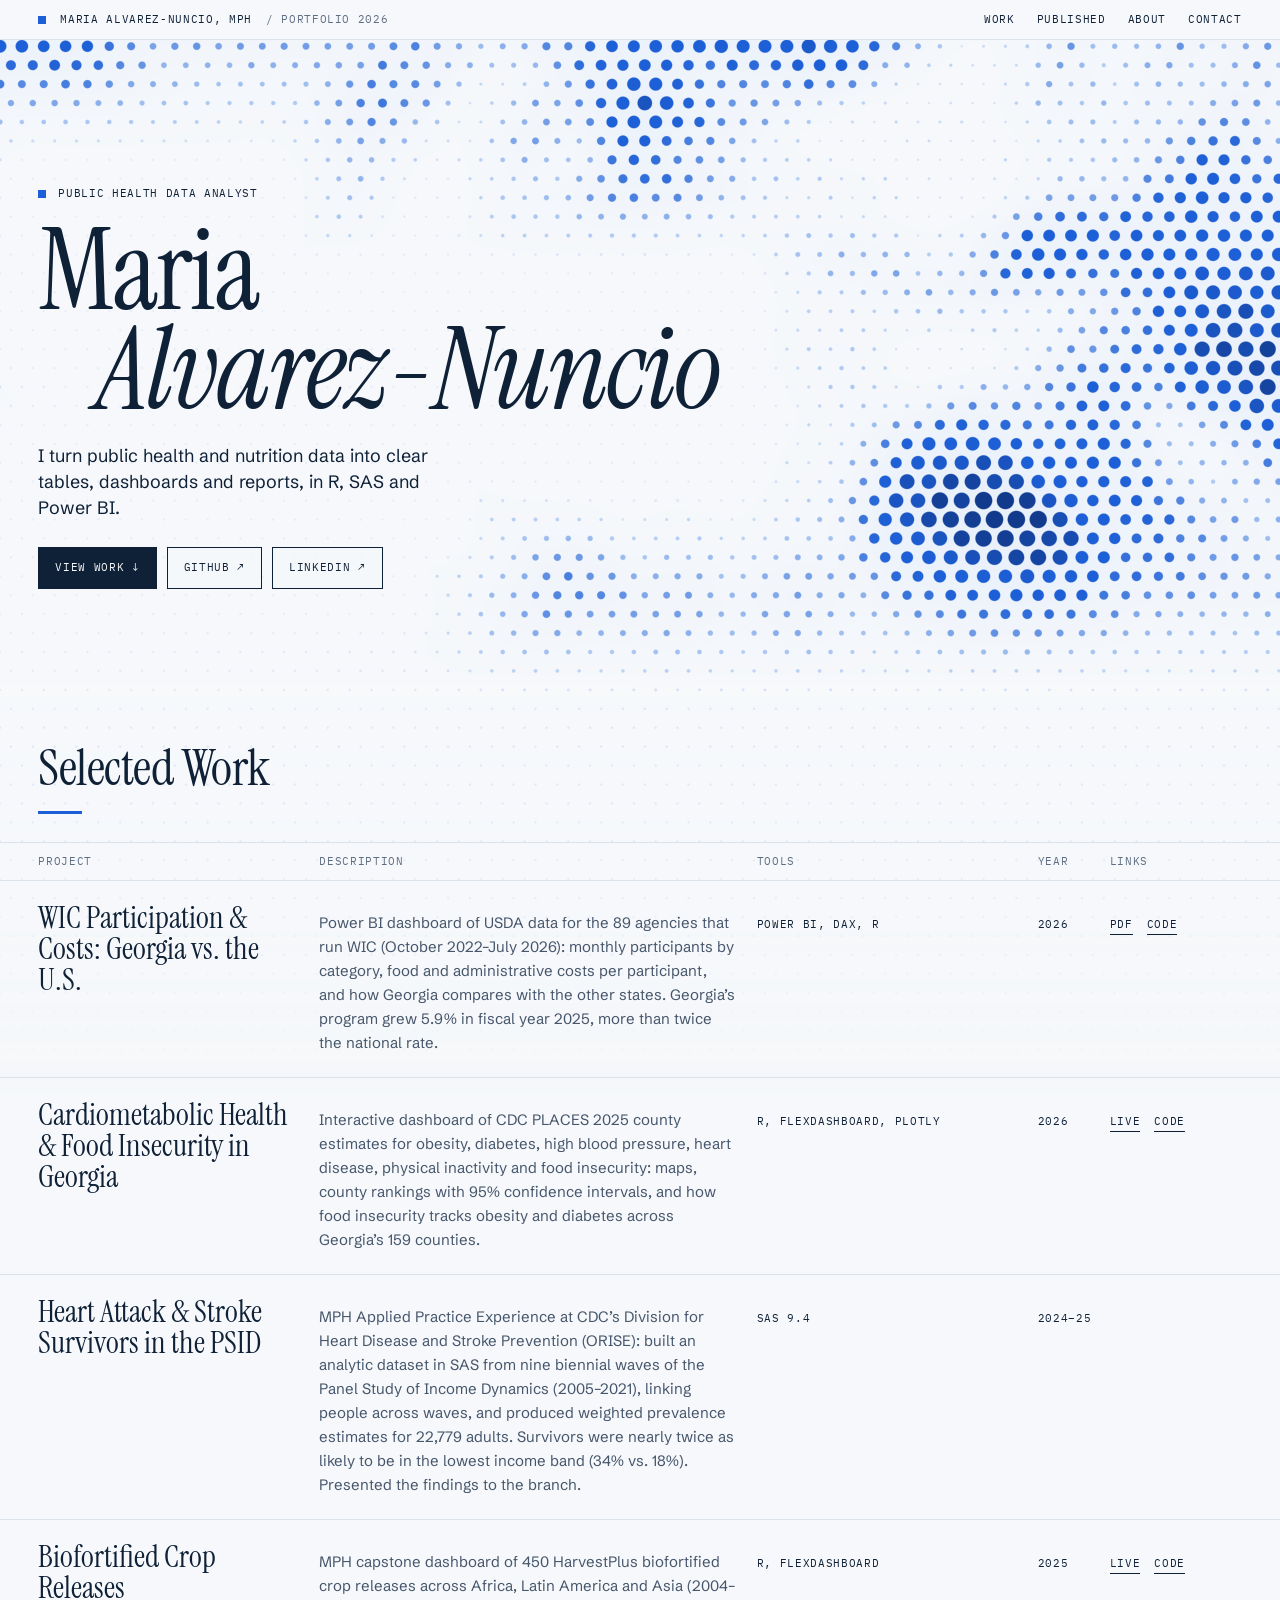
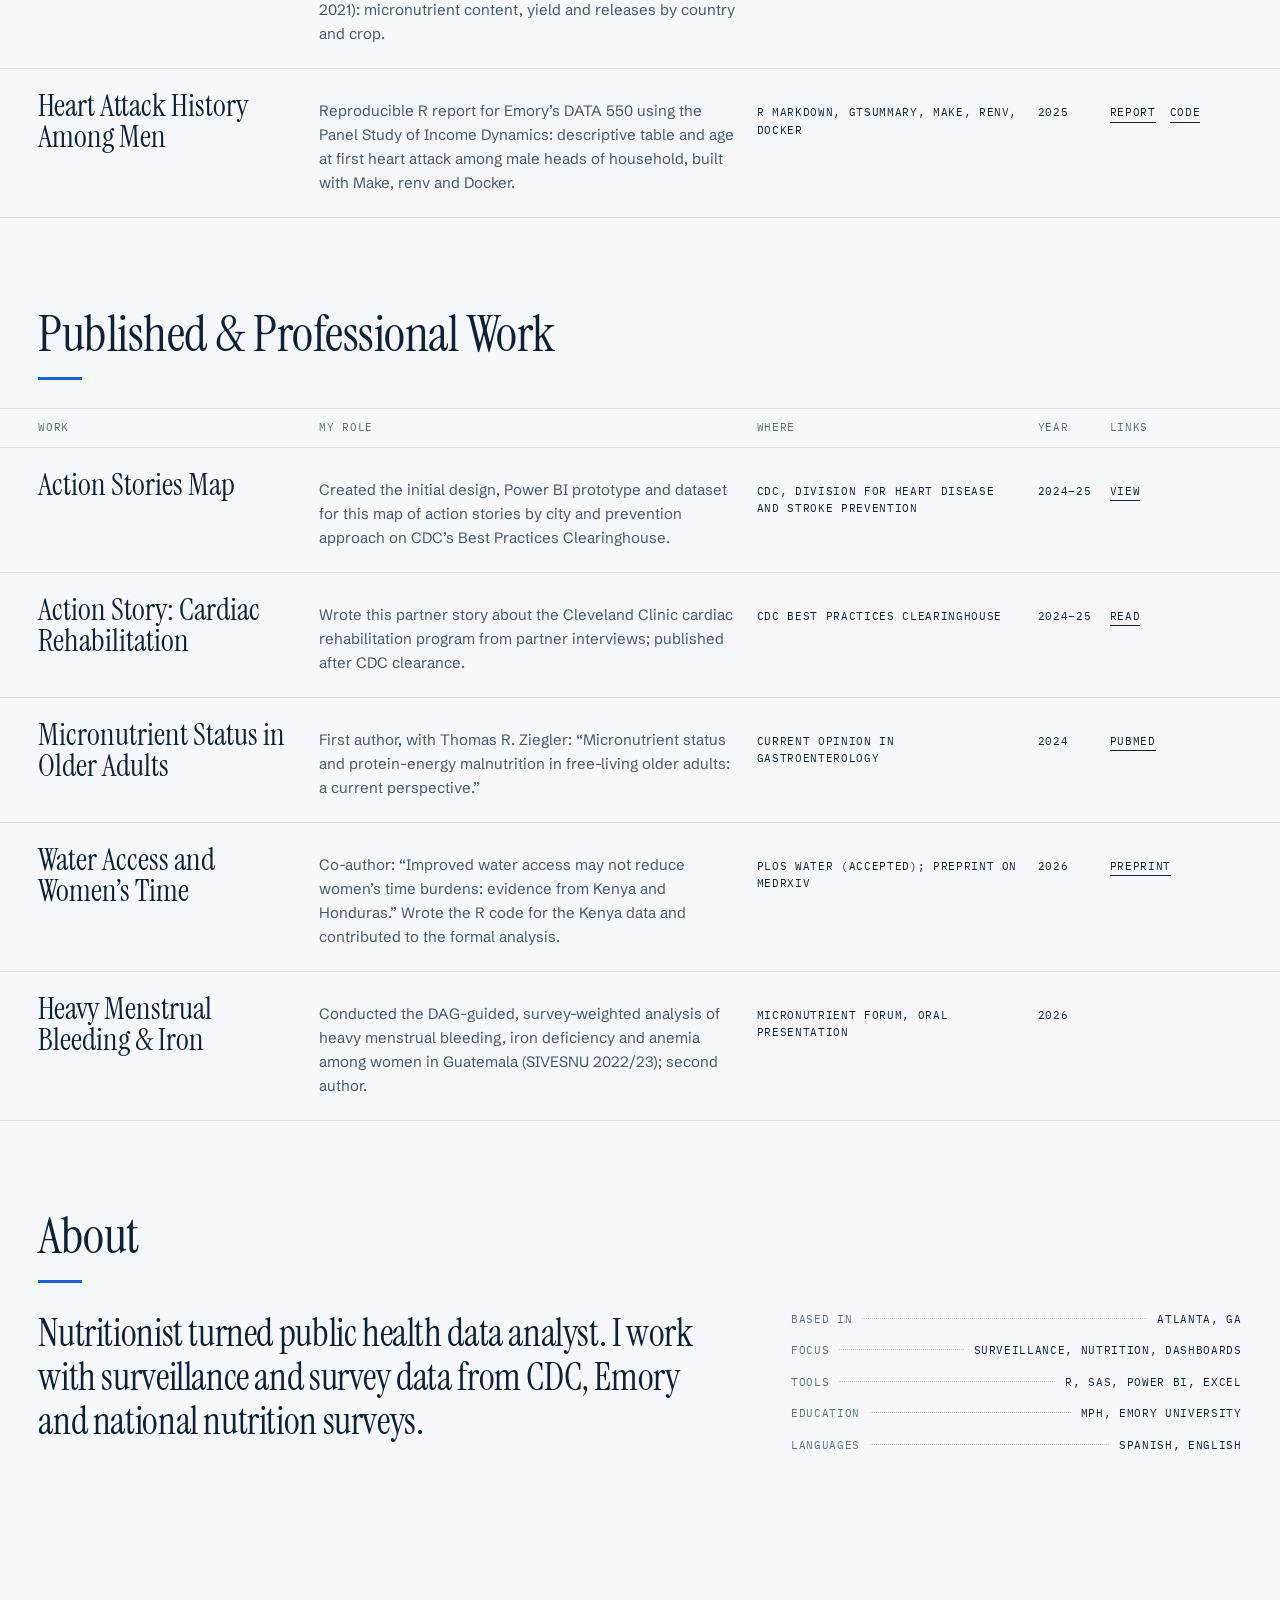
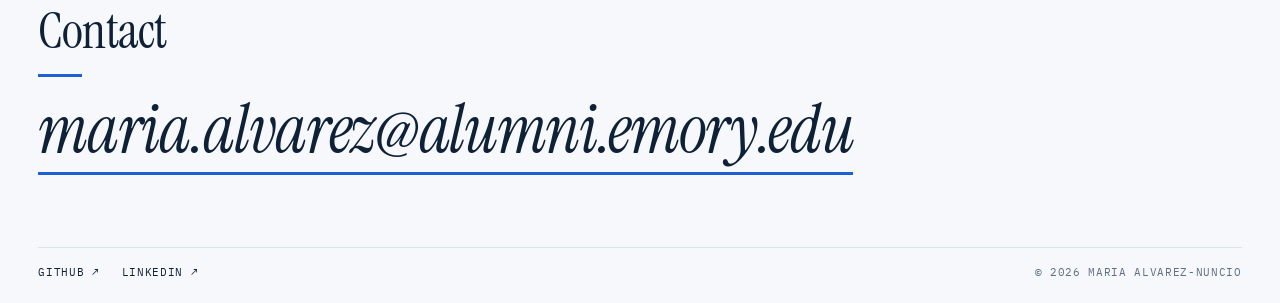
==== index.html @ 294c0590 "Add WIC Power BI dashboard to Selected Work" ====
<!doctype html>
<html lang="en">
<head>
<meta charset="utf-8">
<meta name="viewport" content="width=device-width, initial-scale=1">
<title>Maria Alvarez-Nuncio, MPH | Public Health Data Analyst</title>
<meta name="description" content="Portfolio of Maria Alvarez-Nuncio, MPH: public health data analysis, surveillance and dashboards in R, SAS and Power BI.">
<link rel="preconnect" href="https://fonts.googleapis.com">
<link rel="preconnect" href="https://fonts.gstatic.com" crossorigin>
<link rel="stylesheet" href="https://fonts.googleapis.com/css2?family=IBM+Plex+Mono:wght@400;500&family=Instrument+Serif:ital@0;1&family=Schibsted+Grotesk:wght@400;500&display=swap">
<style>
:root{
  --bg:#f6f8fb; --fg:#0f2137; --fg-2:#46566b; --dim:#5f6e83; --rule:#dbe2ea; --sig:#1d5fd6;
  --hud:rgba(246,248,251,.72); --key-bg:rgba(246,248,251,.6); --hover:rgba(15,33,55,.04); --lead:#c3cdd9;
  --serif:'Instrument Serif', Georgia, serif;
  --sans:'Schibsted Grotesk', system-ui, sans-serif;
  --mono:'IBM Plex Mono', ui-monospace, monospace;
  --gut:clamp(16px, 3vw, 40px);
  --ease:cubic-bezier(.2,.7,.2,1);
}
*{box-sizing:border-box;margin:0;padding:0}
html{background:var(--bg);color:var(--fg);-webkit-text-size-adjust:100%;scroll-behavior:smooth}
body{background:var(--bg);font-family:var(--sans);font-size:15px;line-height:1.6;overflow-x:hidden}
a{color:inherit;text-decoration:none}
::selection{background:var(--sig);color:var(--bg)}
.up{font-family:var(--mono);text-transform:uppercase;letter-spacing:.06em;font-size:11px}

/* status bar */
.bar{position:sticky;top:0;z-index:20;display:flex;align-items:center;gap:14px;height:40px;padding:0 var(--gut);background:var(--bg);border-bottom:1px solid var(--rule)}
.led{width:8px;height:8px;background:var(--sig)}
@keyframes blink{50%{opacity:0}}
.bar .dim{color:var(--dim)}
.bar .grow{flex:1}
.bar nav{display:flex;gap:22px}
.bar nav a:hover{color:var(--sig)}
.bar nav a span{color:var(--dim)}
/* hero */
.hero{position:relative;height:68svh;min-height:500px;--tail:clamp(300px,52svh,540px)}
/* the canvas runs on below the hero and fades out, so the dots have no hard edge */
.hero canvas{position:absolute;left:0;top:0;width:100%;height:calc(100% + var(--tail));display:block;pointer-events:none;
  -webkit-mask-image:linear-gradient(#000 calc(100% - var(--tail)),transparent);mask-image:linear-gradient(#000 calc(100% - var(--tail)),transparent)}
.sec{position:relative}
.hud{position:absolute;color:var(--fg-2);line-height:1.8;pointer-events:none;background:var(--hud);padding:2px 8px}
.hud b{color:var(--fg);font-weight:500}
.hud.tl{top:18px;left:var(--gut)}
.hud.br{bottom:18px;right:var(--gut);text-align:right}
.hero-copy{position:absolute;left:var(--gut);bottom:clamp(28px,7vh,72px);max-width:min(820px,calc(100vw - 2*var(--gut)))}
.role{display:flex;align-items:center;gap:12px;margin-bottom:18px}
.role .sq{width:8px;height:8px;background:var(--sig)}
h1{font-family:var(--serif);font-weight:400;font-size:clamp(64px,9vw,144px);line-height:.86;letter-spacing:-.02em}
h1 span,h1 em{display:block;animation:rise 1.1s var(--ease) both}
h1 em{padding-left:.5em;animation-delay:.1s}
@keyframes rise{from{transform:translateY(.3em);opacity:0}}
.sub{max-width:40ch;margin-top:24px;font-size:clamp(17px,1.4vw,19px);line-height:1.45}
.cta{display:flex;gap:10px;margin-top:26px;flex-wrap:wrap}
.key{display:inline-flex;align-items:center;gap:10px;height:42px;padding:0 16px;border:1px solid var(--fg);background:var(--key-bg);transition:background .2s,color .2s,border-color .2s}
.key:hover{background:var(--sig);border-color:var(--sig);color:var(--bg)}
.key.inv{background:var(--fg);color:var(--bg)}
.key.inv:hover{background:var(--sig)}

/* sections */
.sec-title{font-family:var(--serif);font-weight:400;font-size:clamp(36px,4vw,56px);line-height:1;letter-spacing:-.01em;padding:0 var(--gut);margin:clamp(56px,7vw,96px) 0 28px}
.sec-title::after{content:"";display:block;width:44px;height:3px;background:var(--sig);margin-top:18px}
.contact .sec-title{padding:0;margin:0 0 20px}
#work,#about,#contact{scroll-margin-top:64px}
.row{display:grid;grid-template-columns:minmax(0,1fr) minmax(0,1.6fr) minmax(0,1fr) 52px 132px;gap:20px;align-items:baseline;padding:22px var(--gut);border-bottom:1px solid var(--rule);transition:background .15s,color .15s}
.row.th{border-top:1px solid var(--rule);color:var(--dim);padding-top:10px;padding-bottom:10px}
.row{position:relative}
.row:not(.th)::before{content:"";position:absolute;left:0;top:0;bottom:0;width:3px;background:var(--sig);transform:scaleY(0);transition:transform .25s var(--ease)}
.row:not(.th):hover{background:var(--hover)}
.row:not(.th):hover::before{transform:scaleY(1)}
.row .name{transition:transform .35s var(--ease)}
.row:not(.th):hover .name{transform:translateX(6px)}
.row .id{color:var(--dim)}
.row .name{font-family:var(--serif);font-size:clamp(28px,2.4vw,36px);line-height:1}
.row .d{color:var(--fg-2)}
.row .lk{display:flex;gap:14px}
.row .lk a{border-bottom:1px solid currentColor}
.row .lk a:hover{color:var(--sig)}
.row .yr{white-space:nowrap}
.note{padding:14px var(--gut) 0;color:var(--dim);max-width:900px}

.about{display:grid;grid-template-columns:minmax(0,1.5fr) minmax(0,1fr);gap:clamp(28px,6vw,96px);padding:0 var(--gut) clamp(24px,4vw,48px)}
.about .big{font-family:var(--serif);font-size:clamp(28px,3vw,44px);line-height:1.15;letter-spacing:-.01em}
.about .big em{color:var(--sig)}
.kv{display:flex;flex-direction:column;gap:14px}
.kv > div{display:flex;align-items:baseline;gap:10px}
.kv .k{color:var(--dim)}
.kv .lead{flex:1;border-bottom:1px dotted var(--lead);transform:translateY(-4px)}

.contact{padding:clamp(48px,8vw,120px) var(--gut) 22px}
.contact .mail{display:inline-block;font-family:var(--serif);font-style:italic;font-size:clamp(30px,5.2vw,84px);letter-spacing:-.02em;line-height:1;padding-bottom:8px;border-bottom:3px solid var(--sig);overflow-wrap:anywhere;transition:color .2s}
.contact .mail:hover{color:var(--sig)}
.foot{display:flex;flex-wrap:wrap;justify-content:space-between;gap:16px;margin-top:72px;padding-top:16px;border-top:1px solid var(--rule);color:var(--dim)}
.foot .links{display:flex;flex-wrap:wrap;gap:22px;color:var(--fg)}
.foot a:hover{color:var(--sig)}

@media (max-width:860px){
  .bar .hide-m{display:none}
  .bar{gap:12px} .bar nav{gap:16px} .bar nav a span{display:none}
  .bar span,.bar a{white-space:nowrap}
  .row{grid-template-columns:minmax(0,1fr);row-gap:8px}
  .row.th{display:none}
  .about{grid-template-columns:1fr}
}
@media (prefers-reduced-motion:reduce){*{animation:none!important;transition:none!important;scroll-behavior:auto!important}}
</style>
</head>
<body>

<header class="bar up">
  <span class="led"></span><span>Maria Alvarez-Nuncio, MPH</span><span class="dim hide-m">/ Portfolio 2026</span>
  <span class="grow"></span>
  <nav><a href="#work">Work</a><a href="#published" class="hide-m">Published</a><a href="#about" class="hide-m">About</a><a href="#contact">Contact</a></nav></header>

<section class="hero" id="hero">
  <canvas id="gl"></canvas>
  <div class="hero-copy">
    <p class="role up"><span class="sq"></span>Public health data analyst</p>
    <h1><span>Maria</span><em>Alvarez-Nuncio</em></h1>
    <p class="sub">I turn public health and nutrition data into clear tables, dashboards and reports, in R, SAS and Power BI.</p>
    <div class="cta up">
      <a class="key inv" href="#work">View work &darr;</a>
      <a class="key" href="https://github.com/MariaAlvarez95">GitHub &nearr;</a>
      <a class="key" href="https://www.linkedin.com/in/maria-alvarez-nuncio">LinkedIn &nearr;</a>
    </div>
  </div></section>

<section class="sec" id="work">
  <h2 class="sec-title">Selected Work</h2>
  <div class="row th up"><span>Project</span><span>Description</span><span>Tools</span><span>Year</span><span>Links</span></div>
  <div class="row">
    <span class="name">WIC Participation &amp; Costs: Georgia vs. the U.S.</span>
    <span class="d">Power BI dashboard of USDA data for the 89 agencies that run WIC (October 2022&ndash;July 2026): monthly participants by category, food and administrative costs per participant, and how Georgia compares with the other states. Georgia&rsquo;s program grew 5.9% in fiscal year 2025, more than twice the national rate.</span>
    <span class="st up">Power BI, DAX, R</span><span class="yr up">2026</span>
    <span class="lk up"><a href="projects/wic-powerbi/screenshots/WIC_Dashboard_FY2025.pdf">PDF</a><a href="https://github.com/MariaAlvarez95/MariaAlvarez95.github.io/tree/main/projects/wic-powerbi">Code</a></span>
  </div>
  <div class="row">
    <span class="name">Cardiometabolic Health &amp; Food Insecurity in Georgia</span>
    <span class="d">Interactive dashboard of CDC PLACES 2025 county estimates for obesity, diabetes, high blood pressure, heart disease, physical inactivity and food insecurity: maps, county rankings with 95% confidence intervals, and how food insecurity tracks obesity and diabetes across Georgia&rsquo;s 159 counties.</span>
    <span class="st up">R, flexdashboard, plotly</span><span class="yr up">2026</span>
    <span class="lk up"><a href="projects/places-georgia/">Live</a><a href="https://github.com/MariaAlvarez95/MariaAlvarez95.github.io/tree/main/projects/places-georgia">Code</a></span>
  </div>
  <div class="row">
    <span class="name">Heart Attack &amp; Stroke Survivors in the PSID</span>
    <span class="d">MPH Applied Practice Experience at CDC&rsquo;s Division for Heart Disease and Stroke Prevention (ORISE): built an analytic dataset in SAS from nine biennial waves of the Panel Study of Income Dynamics (2005&ndash;2021), linking people across waves, and produced weighted prevalence estimates for 22,779 adults. Survivors were nearly twice as likely to be in the lowest income band (34% vs. 18%). Presented the findings to the branch.</span>
    <span class="st up">SAS 9.4</span><span class="yr up">2024&ndash;25</span>
    <span class="lk up"></span>
  </div>
  <div class="row">
    <span class="name">Biofortified Crop Releases</span>
    <span class="d">MPH capstone dashboard of 450 HarvestPlus biofortified crop releases across Africa, Latin America and Asia (2004&ndash;2021): micronutrient content, yield and releases by country and crop.</span>
    <span class="st up">R, flexdashboard</span><span class="yr up">2025</span>
    <span class="lk up"><a href="https://mariaalvarez95.github.io/Biofortification/maria_dashboard.html">Live</a><a href="https://github.com/MariaAlvarez95/Biofortification">Code</a></span>
  </div>
  <div class="row">
    <span class="name">Heart Attack History Among Men</span>
    <span class="d">Reproducible R report for Emory&rsquo;s DATA 550 using the Panel Study of Income Dynamics: descriptive table and age at first heart attack among male heads of household, built with Make, renv and Docker.</span>
    <span class="st up">R Markdown, gtsummary, Make, renv, Docker</span><span class="yr up">2025</span>
    <span class="lk up"><a href="projects/heart-attack-analysis/report.html">Report</a><a href="https://github.com/MariaAlvarez95/final_project_maria">Code</a></span>
  </div>
</section>

<section class="sec" id="published">
  <h2 class="sec-title">Published &amp; Professional Work</h2>
  <div class="row th up"><span>Work</span><span>My role</span><span>Where</span><span>Year</span><span>Links</span></div>
  <div class="row">
    <span class="name">Action Stories Map</span>
    <span class="d">Created the initial design, Power BI prototype and dataset for this map of action stories by city and prevention approach on CDC&rsquo;s Best Practices Clearinghouse.</span>
    <span class="st up">CDC, Division for Heart Disease and Stroke Prevention</span><span class="yr up">2024&ndash;25</span>
    <span class="lk up"><a href="https://hdsbpc.cdc.gov/s/action-stories-map">View</a></span>
  </div>
  <div class="row">
    <span class="name">Action Story: Cardiac Rehabilitation</span>
    <span class="d">Wrote this partner story about the Cleveland Clinic cardiac rehabilitation program from partner interviews; published after CDC clearance.</span>
    <span class="st up">CDC Best Practices Clearinghouse</span><span class="yr up">2024&ndash;25</span>
    <span class="lk up"><a href="https://hdsbpc.cdc.gov/s/article/Cleveland-Clinic-Main-Campus-Cardiac-Rehabilitation-Program">Read</a></span>
  </div>
  <div class="row">
    <span class="name">Micronutrient Status in Older Adults</span>
    <span class="d">First author, with Thomas R. Ziegler: &ldquo;Micronutrient status and protein-energy malnutrition in free-living older adults: a current perspective.&rdquo;</span>
    <span class="st up">Current Opinion in Gastroenterology</span><span class="yr up">2024</span>
    <span class="lk up"><a href="https://pubmed.ncbi.nlm.nih.gov/38193299/">PubMed</a></span>
  </div>
  <div class="row">
    <span class="name">Water Access and Women&rsquo;s Time</span>
    <span class="d">Co-author: &ldquo;Improved water access may not reduce women&rsquo;s time burdens: evidence from Kenya and Honduras.&rdquo; Wrote the R code for the Kenya data and contributed to the formal analysis.</span>
    <span class="st up">PLOS Water (accepted); preprint on medRxiv</span><span class="yr up">2026</span>
    <span class="lk up"><a href="https://www.medrxiv.org/content/10.64898/2026.06.03.26354805v1">Preprint</a></span>
  </div>
  <div class="row">
    <span class="name">Heavy Menstrual Bleeding &amp; Iron</span>
    <span class="d">Conducted the DAG-guided, survey-weighted analysis of heavy menstrual bleeding, iron deficiency and anemia among women in Guatemala (SIVESNU 2022/23); second author.</span>
    <span class="st up">Micronutrient Forum, oral presentation</span><span class="yr up">2026</span>
    <span class="lk up"></span>
  </div>
</section>

<section class="sec" id="about">
  <h2 class="sec-title">About</h2>
  <div class="about">
    <p class="big">Nutritionist turned public health data analyst. I work with surveillance and survey data from CDC, Emory and national nutrition surveys.</p>
    <div class="kv up">
      <div><span class="k">Based in</span><span class="lead"></span><span>Atlanta, GA</span></div>
      <div><span class="k">Focus</span><span class="lead"></span><span>Surveillance, nutrition, dashboards</span></div>
      <div><span class="k">Tools</span><span class="lead"></span><span>R, SAS, Power BI, Excel</span></div>
      <div><span class="k">Education</span><span class="lead"></span><span>MPH, Emory University</span></div>
      <div><span class="k">Languages</span><span class="lead"></span><span>Spanish, English</span></div>
    </div>
  </div>
</section>

<footer class="contact" id="contact">
  <h2 class="sec-title">Contact</h2>
  <a class="mail" href="mailto:maria.alvarez@alumni.emory.edu">maria.alvarez@alumni.emory.edu</a>
  <div class="foot up">
    <div class="links"><a href="https://github.com/MariaAlvarez95">GitHub &nearr;</a><a href="https://www.linkedin.com/in/maria-alvarez-nuncio">LinkedIn &nearr;</a></div>
    <span>&copy; 2026 Maria Alvarez-Nuncio</span>
  </div>
</footer>

<script>
const FS = `precision highp float;
uniform vec2 u_res; uniform float u_time; uniform vec2 u_mouse; uniform float u_mstr; uniform vec4 u_box[5]; uniform float u_hero;
vec2 g2(vec2 p){ vec3 p3 = fract(vec3(p.xyx) * vec3(.1031, .1030, .0973)); p3 += dot(p3, p3.yzx + 33.33); return fract((p3.xx + p3.yz) * p3.zy) * 2. - 1.; }
float h12(vec2 p){ vec3 p3 = fract(vec3(p.xyx) * .1031); p3 += dot(p3, p3.yzx + 33.33); return fract((p3.x + p3.y) * p3.z); }
float gn(vec2 p){ vec2 i = floor(p); vec2 f = fract(p); vec2 u = f*f*f*(f*(f*6.-15.)+10.);
  float a = dot(g2(i), f), b = dot(g2(i+vec2(1.,0.)), f-vec2(1.,0.));
  float c = dot(g2(i+vec2(0.,1.)), f-vec2(0.,1.)), d = dot(g2(i+vec2(1.,1.)), f-vec2(1.,1.));
  return mix(mix(a, b, u.x), mix(c, d, u.x), u.y); }
// a slow, drifting field of high and low values (0..1): the "hotspots" the dots draw
float field(vec2 p, float t){
  vec2 w = vec2(gn(p * .5 + vec2(0., t * .22)), gn(p * .5 + vec2(5.2, 1.3) - vec2(t * .18, 0.)));
  p += w * 1.1;
  float n = gn(p + vec2(t * .10, -t * .07)) * .68 + gn(p * 2.1 + vec2(-t * .09, t * .12) + 7.3) * .32;
  return smoothstep(-.36, .42, n);
}
// 0 on the text, rising to 1 a little way off it (u_box holds where each piece of text sits)
float offText(vec2 p){
  float d = 9.;
  for (int i = 0; i < 5; i++){ vec2 o = max(max(u_box[i].xy - p, p - u_box[i].zw), 0.); d = min(d, length(o)); }
  return smoothstep(.03, .32, d);
}
// how much room there is for the lively dots at p: none on the text, and they die away at the bottom of the hero
float room(vec2 p){ return offText(p) * smoothstep(-.1, .22, p.y); }
void main(){
  float t = u_time * .5;
  float rows = 28.;
  // positions are in hero heights from the hero's bottom-left corner; the canvas runs on below the hero (y < 0)
  vec2 low = vec2(0., u_res.y - u_hero);
  vec2 uv = (gl_FragCoord.xy - low) / u_hero;
  vec2 g = uv * rows;
  // the dots sit on a staggered grid, like a dot map: find the nearest one
  vec2 s = vec2(1., 1.7320508);
  vec2 a = mod(g, s) - s * .5;
  vec2 b = mod(g - s * .5, s) - s * .5;
  vec2 gv = dot(a, a) < dot(b, b) ? a : b;
  vec2 c = (g - gv) / rows;
  // value of this dot: the drifting field, a little variation from dot to dot, and a swell around the pointer
  float f = field(c * 2.3, t);
  f += (h12(floor(vec2((g.x - gv.x) * 2., (g.y - gv.y) / .8660254) + .5)) - .5) * .12;
  float space = room(c);
  float dl = length(c - (u_mouse - low) / u_hero);
  float swell = (exp(-dl * dl * 38.) * .5 + sin(dl * 40. - u_time * 4.) * .1 * exp(-dl * 5.)) * u_mstr;
  f = clamp(clamp(f, 0., 1.) * space + swell * (.3 + .7 * space), 0., 1.);
  // bigger and deeper blue where the value is higher. Where it is zero a faint dot is left (fainter still
  // on the text), so the grid carries on behind the text and below the hero
  float r = mix(.05, .4, f);
  float aa = rows / u_hero * .8;
  float dotm = (1. - smoothstep(r - aa, r + aa, length(gv))) * mix(mix(.5, 1., offText(c)), 1., smoothstep(0., .1, f));
  vec3 ink = mix(vec3(.84, .885, .955), vec3(.74, .83, .96), smoothstep(0., .08, f));
  ink = mix(ink, vec3(.114, .373, .839), smoothstep(.02, .62, f));
  ink = mix(ink, vec3(.07, .227, .549), smoothstep(.7, 1., f));
  // page colour, with a soft blue wash under the busiest areas
  float wash = field(uv * 2.3, t) * room(uv);
  vec3 col = mix(vec3(.965, .973, .984), vec3(.84, .9, .98), wash * .45);
  col = mix(col, ink, dotm);
  gl_FragColor = vec4(col, 1.);
}`;

function startShader(canvas, fs, opts = {}) {
  const gl = canvas.getContext('webgl', { antialias: false, alpha: false, powerPreference: 'low-power' });
  if (!gl) { canvas.parentElement.classList.add('no-gl'); return; }
  const sh = (type, src) => { const s = gl.createShader(type); gl.shaderSource(s, src); gl.compileShader(s);
    if (!gl.getShaderParameter(s, gl.COMPILE_STATUS)) throw new Error(gl.getShaderInfoLog(s)); return s; };
  const prog = gl.createProgram();
  gl.attachShader(prog, sh(gl.VERTEX_SHADER, 'attribute vec2 p;void main(){gl_Position=vec4(p,0.,1.);}'));
  gl.attachShader(prog, sh(gl.FRAGMENT_SHADER, fs));
  gl.linkProgram(prog); gl.useProgram(prog);
  gl.bindBuffer(gl.ARRAY_BUFFER, gl.createBuffer());
  gl.bufferData(gl.ARRAY_BUFFER, new Float32Array([-1, -1, 3, -1, -1, 3]), gl.STATIC_DRAW);
  const loc = gl.getAttribLocation(prog, 'p'); gl.enableVertexAttribArray(loc); gl.vertexAttribPointer(loc, 2, gl.FLOAT, false, 0, 0);
  const u = {}; ['u_res', 'u_time', 'u_mouse', 'u_mstr', 'u_box', 'u_hero'].forEach(n => u[n] = gl.getUniformLocation(prog, n));
  // the hero the canvas belongs to: the canvas can be taller than it and run on below
  const target = opts.target || canvas;
  // where each piece of text sits in the hero (in hero heights, from its bottom-left), so the dots keep clear of it
  const boxes = new Float32Array(20), range = document.createRange();
  function measure() {
    const r = target.getBoundingClientRect(); boxes.fill(-9);
    Array.from(opts.clear || []).slice(0, 5).forEach((el, i) => {
      range.selectNodeContents(el); const b = range.getBoundingClientRect();
      boxes.set([(b.left - r.left) / r.height, (r.bottom - b.bottom) / r.height, (b.right - r.left) / r.height, (r.bottom - b.top) / r.height], i * 4);
    });
  }
  const reduce = matchMedia('(prefers-reduced-motion: reduce)').matches;
  const m = { x: .5, y: .5, tx: .5, ty: .5, s: 0, ts: 0 };
  let W = 1, H = 1, HH = 1, t = opts.t0 || 0, last = 0, running = false, visible = true;
  function draw() {
    const k = reduce ? 1 : .12;
    m.x += (m.tx - m.x) * k; m.y += (m.ty - m.y) * k; m.s += (m.ts - m.s) * (reduce ? 1 : .04);
    gl.uniform2f(u.u_res, W, H); gl.uniform1f(u.u_hero, HH); gl.uniform1f(u.u_time, t);
    gl.uniform2f(u.u_mouse, m.x * W, m.y * H); gl.uniform1f(u.u_mstr, m.s); gl.uniform4fv(u.u_box, boxes);
    gl.drawArrays(gl.TRIANGLES, 0, 3);
  }
  function resize() {
    const r = canvas.getBoundingClientRect(), k = Math.min(window.devicePixelRatio || 1, 1.5);
    W = Math.max(1, Math.round(r.width * k)); H = Math.max(1, Math.round(r.height * k));
    HH = Math.max(1, Math.round(target.getBoundingClientRect().height * k));
    canvas.width = W; canvas.height = H; gl.viewport(0, 0, W, H); measure(); draw();
  }
  function frame(now) {
    if (!visible || document.hidden) { running = false; return; }
    t += last ? Math.min((now - last) / 1000, .05) : 0; last = now;
    draw(); requestAnimationFrame(frame);
  }
  function kick() { if (reduce || running || !visible || document.hidden) return; running = true; last = 0; requestAnimationFrame(frame); }
  target.addEventListener('pointermove', e => {
    const r = canvas.getBoundingClientRect();
    m.tx = (e.clientX - r.left) / r.width; m.ty = 1 - (e.clientY - r.top) / r.height; m.ts = 1;
    if (reduce) draw();
  });
  target.addEventListener('pointerleave', () => { m.ts = 0; if (reduce) draw(); });
  // the text moves when the web fonts arrive and while the headline animates in
  target.addEventListener('animationend', () => { measure(); draw(); });
  if (document.fonts) document.fonts.ready.then(() => { measure(); draw(); });
  new IntersectionObserver(es => { visible = es[0].isIntersecting; kick(); }).observe(canvas);
  new ResizeObserver(resize).observe(canvas);
  document.addEventListener('visibilitychange', kick);
  resize(); kick();
}

startShader(document.getElementById('gl'), FS, { target: document.getElementById('hero'), t0: 20,
  clear: document.querySelectorAll('.hero-copy .role, .hero-copy h1 span, .hero-copy h1 em, .hero-copy .sub, .hero-copy .cta') });

</script>
</body>
</html>
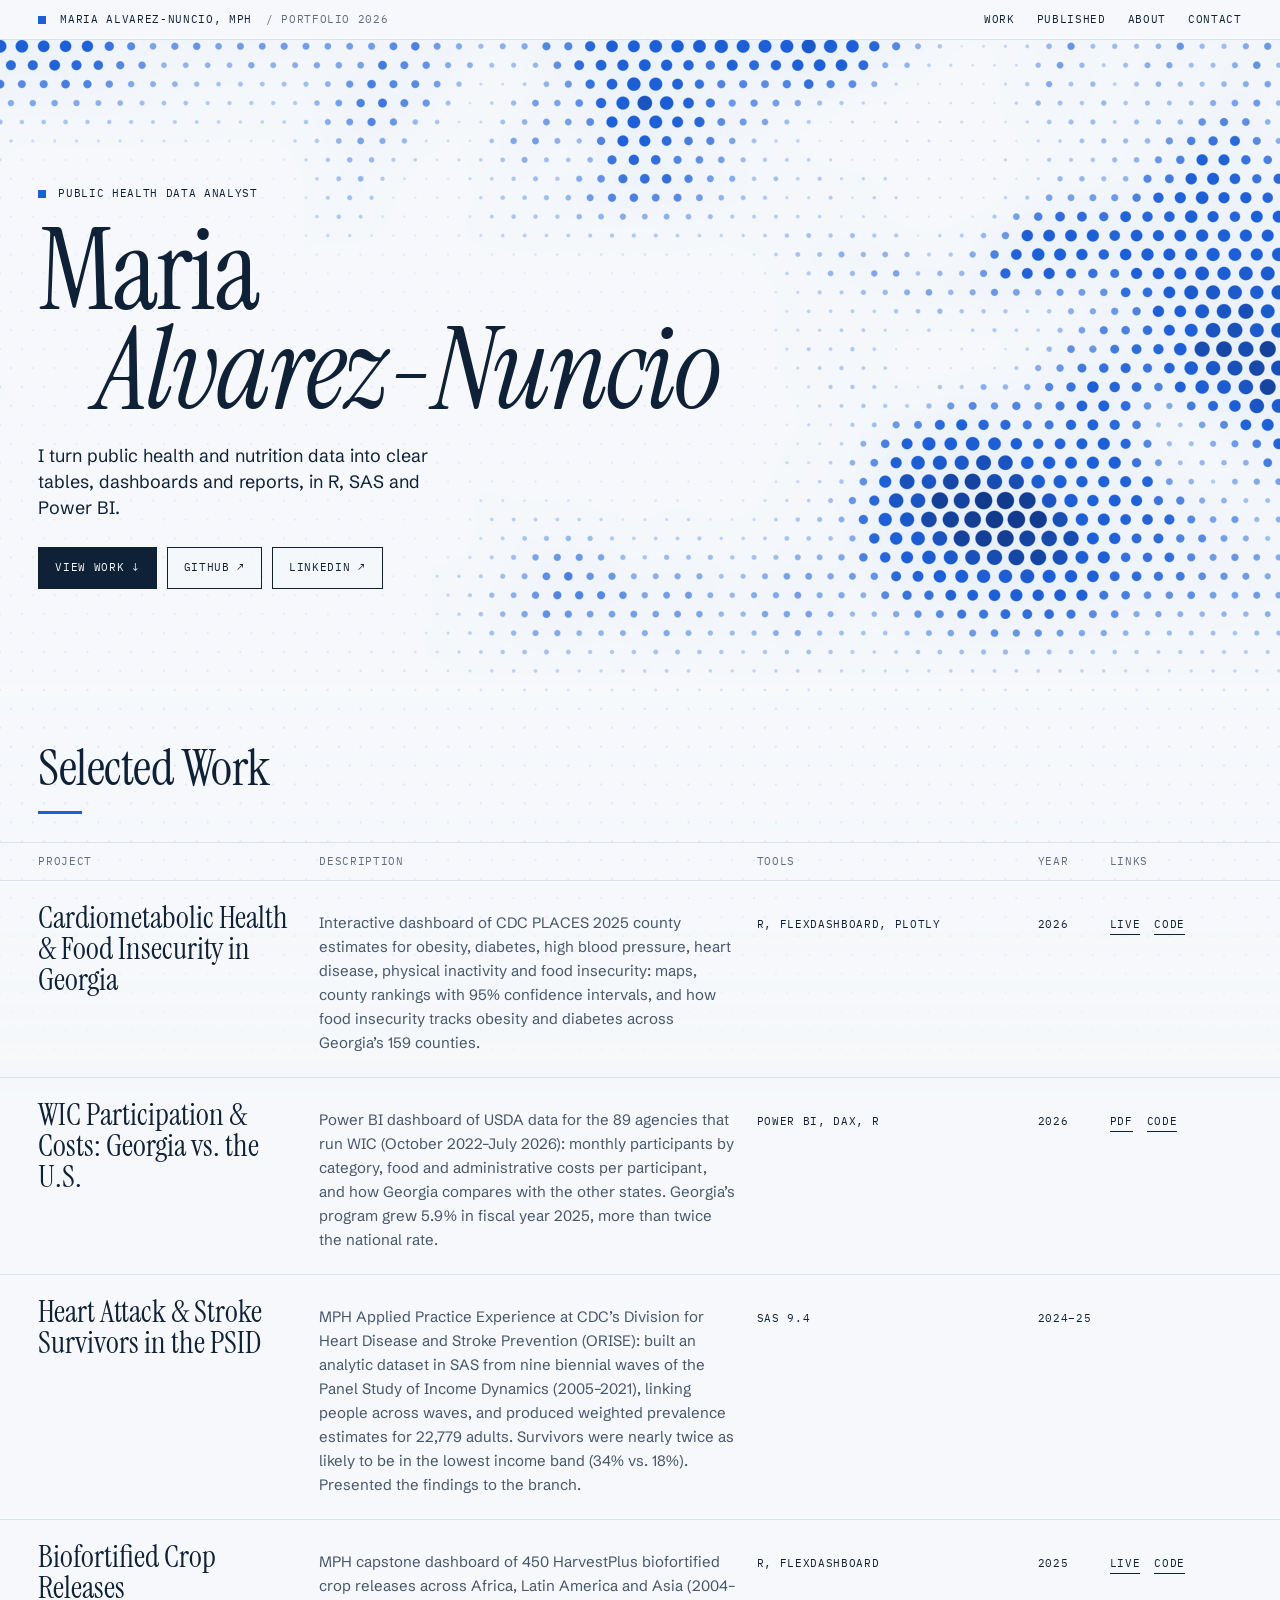
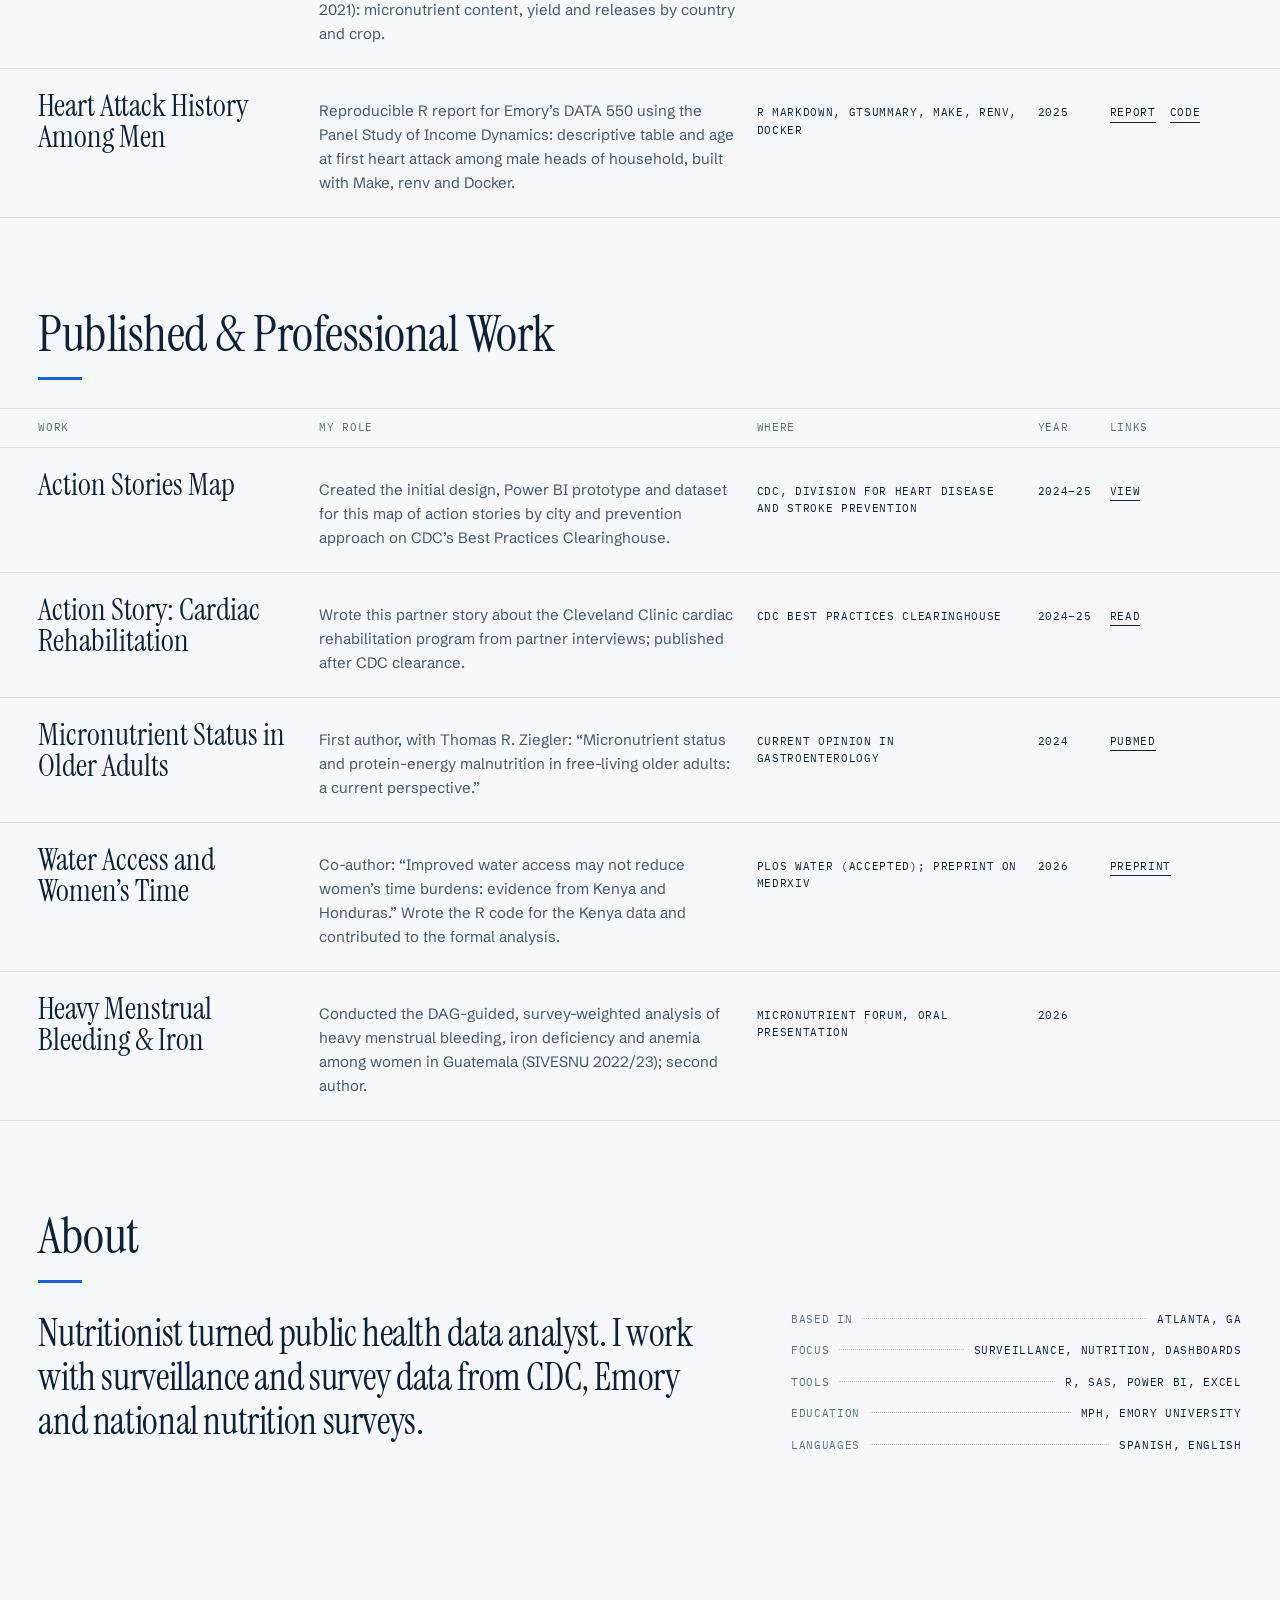
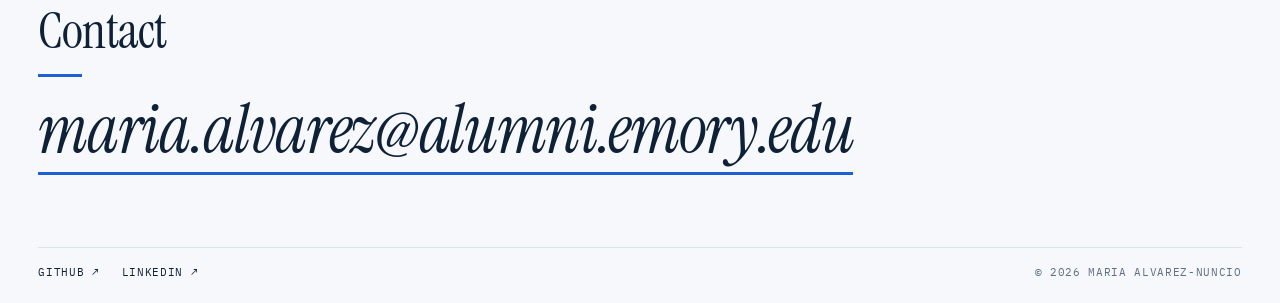
==== commit 029d4a67: "Show Georgia cardiometabolic dashboard first in Selected Work" ====
--- a/index.html
+++ b/index.html
@@ -130,16 +130,16 @@
   <h2 class="sec-title">Selected Work</h2>
   <div class="row th up"><span>Project</span><span>Description</span><span>Tools</span><span>Year</span><span>Links</span></div>
   <div class="row">
+    <span class="name">Cardiometabolic Health &amp; Food Insecurity in Georgia</span>
+    <span class="d">Interactive dashboard of CDC PLACES 2025 county estimates for obesity, diabetes, high blood pressure, heart disease, physical inactivity and food insecurity: maps, county rankings with 95% confidence intervals, and how food insecurity tracks obesity and diabetes across Georgia&rsquo;s 159 counties.</span>
+    <span class="st up">R, flexdashboard, plotly</span><span class="yr up">2026</span>
+    <span class="lk up"><a href="projects/places-georgia/">Live</a><a href="https://github.com/MariaAlvarez95/MariaAlvarez95.github.io/tree/main/projects/places-georgia">Code</a></span>
+  </div>
+  <div class="row">
     <span class="name">WIC Participation &amp; Costs: Georgia vs. the U.S.</span>
     <span class="d">Power BI dashboard of USDA data for the 89 agencies that run WIC (October 2022&ndash;July 2026): monthly participants by category, food and administrative costs per participant, and how Georgia compares with the other states. Georgia&rsquo;s program grew 5.9% in fiscal year 2025, more than twice the national rate.</span>
     <span class="st up">Power BI, DAX, R</span><span class="yr up">2026</span>
     <span class="lk up"><a href="projects/wic-powerbi/screenshots/WIC_Dashboard_FY2025.pdf">PDF</a><a href="https://github.com/MariaAlvarez95/MariaAlvarez95.github.io/tree/main/projects/wic-powerbi">Code</a></span>
-  </div>
-  <div class="row">
-    <span class="name">Cardiometabolic Health &amp; Food Insecurity in Georgia</span>
-    <span class="d">Interactive dashboard of CDC PLACES 2025 county estimates for obesity, diabetes, high blood pressure, heart disease, physical inactivity and food insecurity: maps, county rankings with 95% confidence intervals, and how food insecurity tracks obesity and diabetes across Georgia&rsquo;s 159 counties.</span>
-    <span class="st up">R, flexdashboard, plotly</span><span class="yr up">2026</span>
-    <span class="lk up"><a href="projects/places-georgia/">Live</a><a href="https://github.com/MariaAlvarez95/MariaAlvarez95.github.io/tree/main/projects/places-georgia">Code</a></span>
   </div>
   <div class="row">
     <span class="name">Heart Attack &amp; Stroke Survivors in the PSID</span>
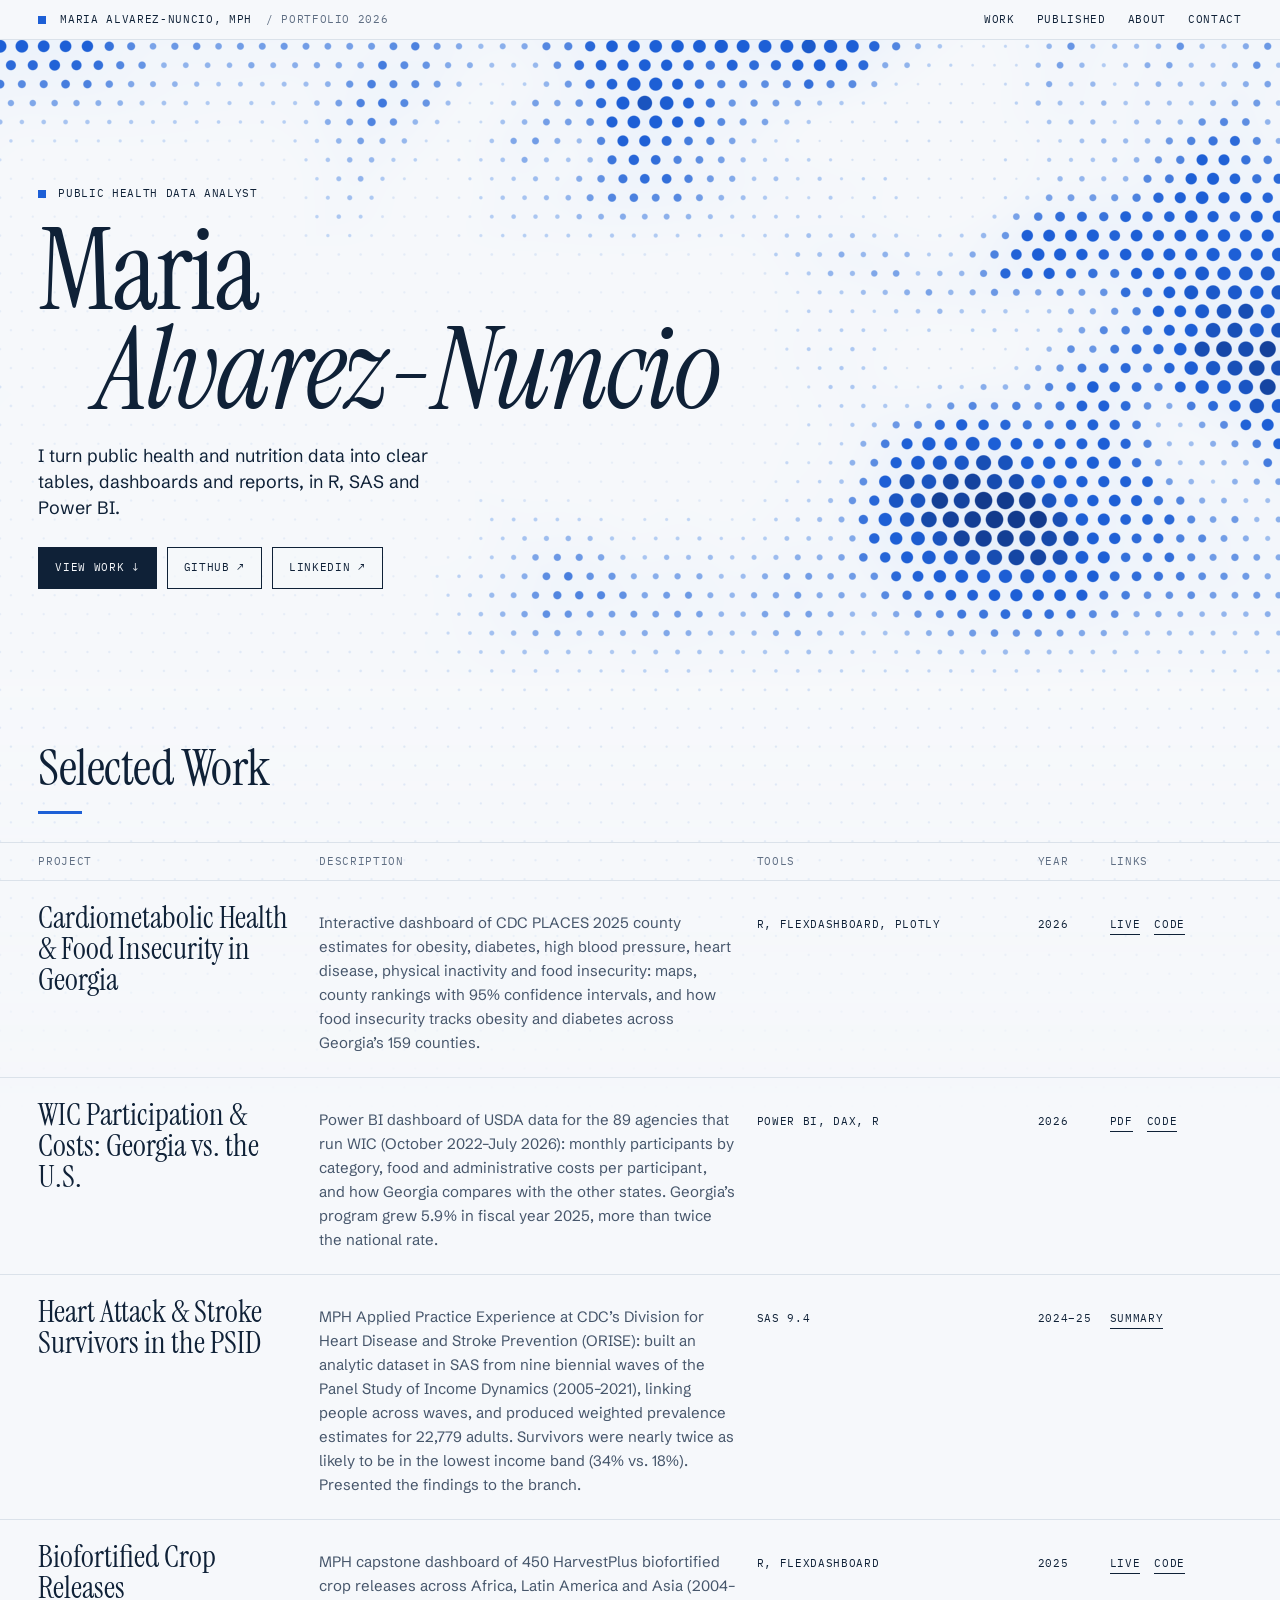
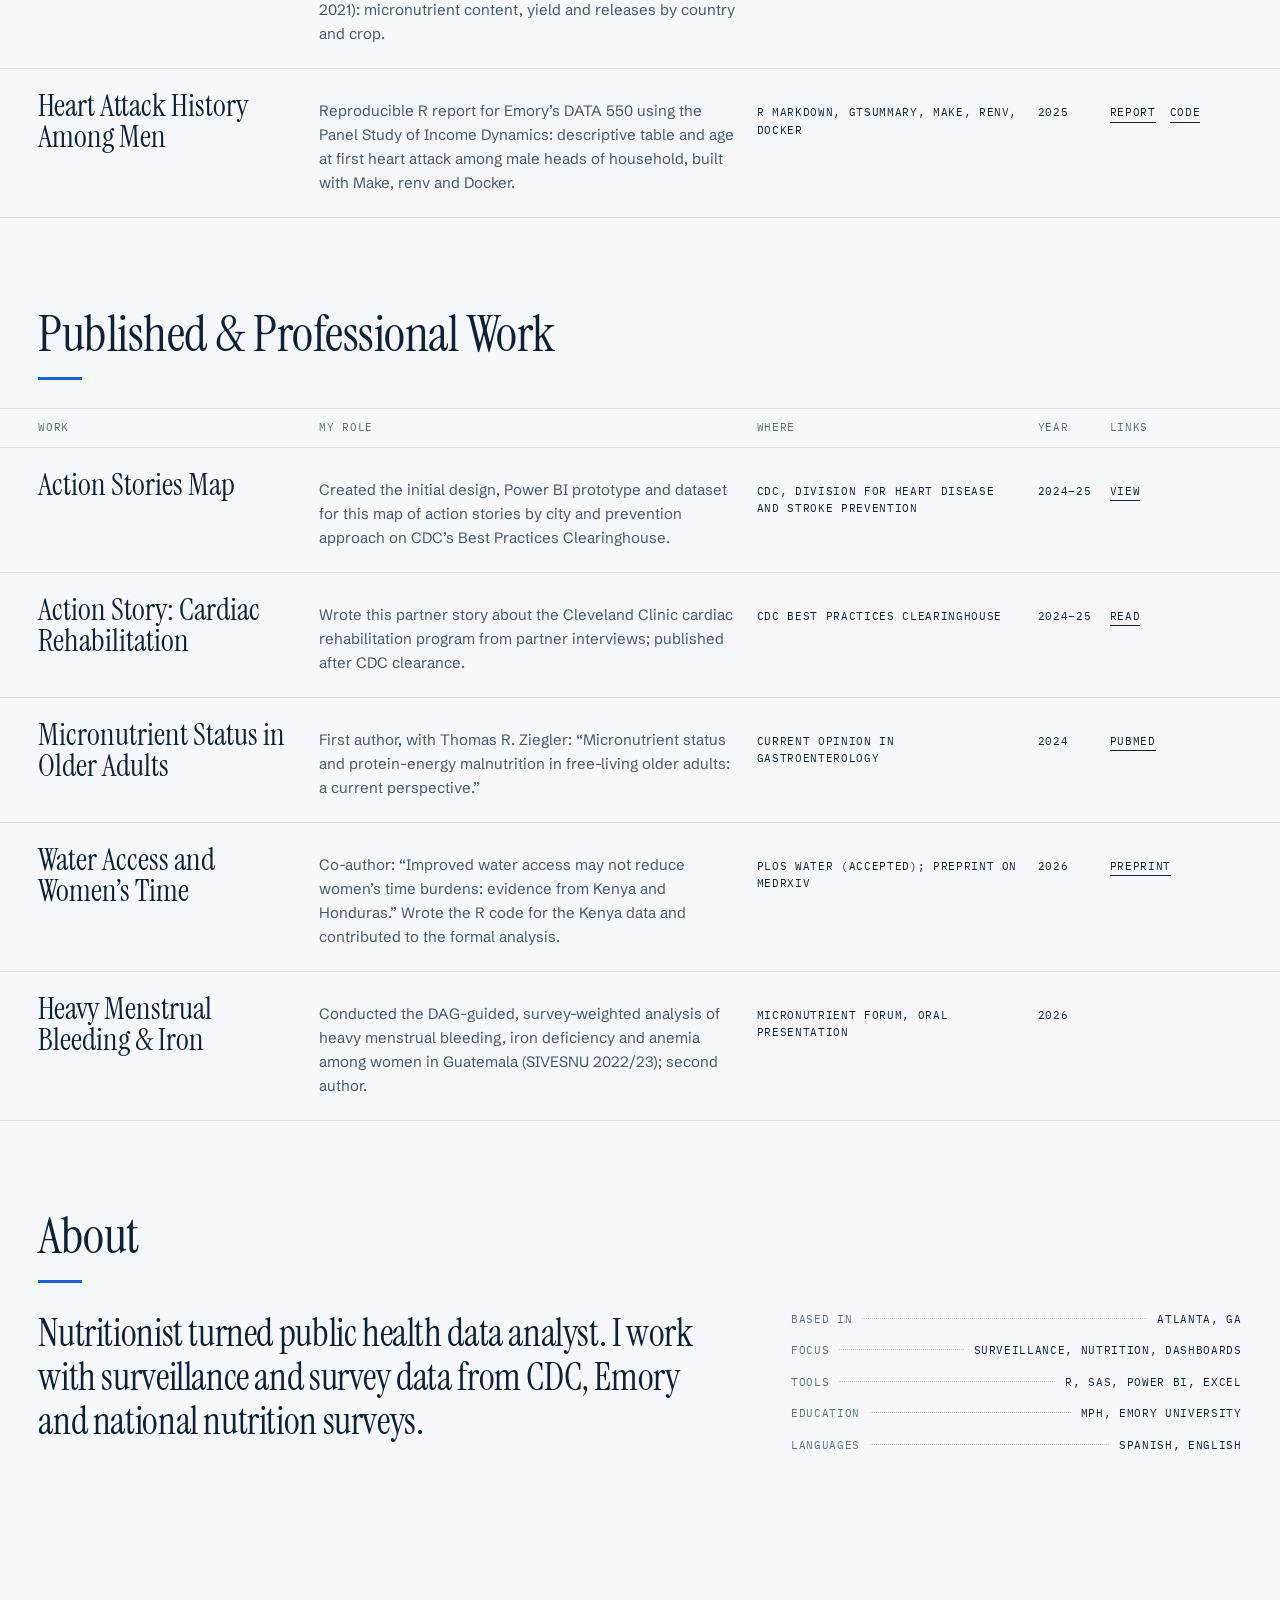
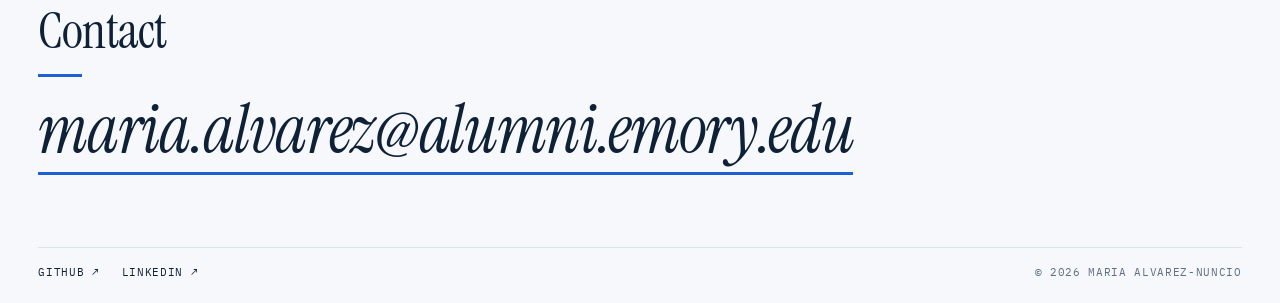
==== commit a3f8e68d: "Link PSID project summary from portfolio" ====
--- a/index.html
+++ b/index.html
@@ -145,7 +145,7 @@
     <span class="name">Heart Attack &amp; Stroke Survivors in the PSID</span>
     <span class="d">MPH Applied Practice Experience at CDC&rsquo;s Division for Heart Disease and Stroke Prevention (ORISE): built an analytic dataset in SAS from nine biennial waves of the Panel Study of Income Dynamics (2005&ndash;2021), linking people across waves, and produced weighted prevalence estimates for 22,779 adults. Survivors were nearly twice as likely to be in the lowest income band (34% vs. 18%). Presented the findings to the branch.</span>
     <span class="st up">SAS 9.4</span><span class="yr up">2024&ndash;25</span>
-    <span class="lk up"></span>
+    <span class="lk up"><a href="projects/psid-heart-stroke/">Summary</a></span>
   </div>
   <div class="row">
     <span class="name">Biofortified Crop Releases</span>
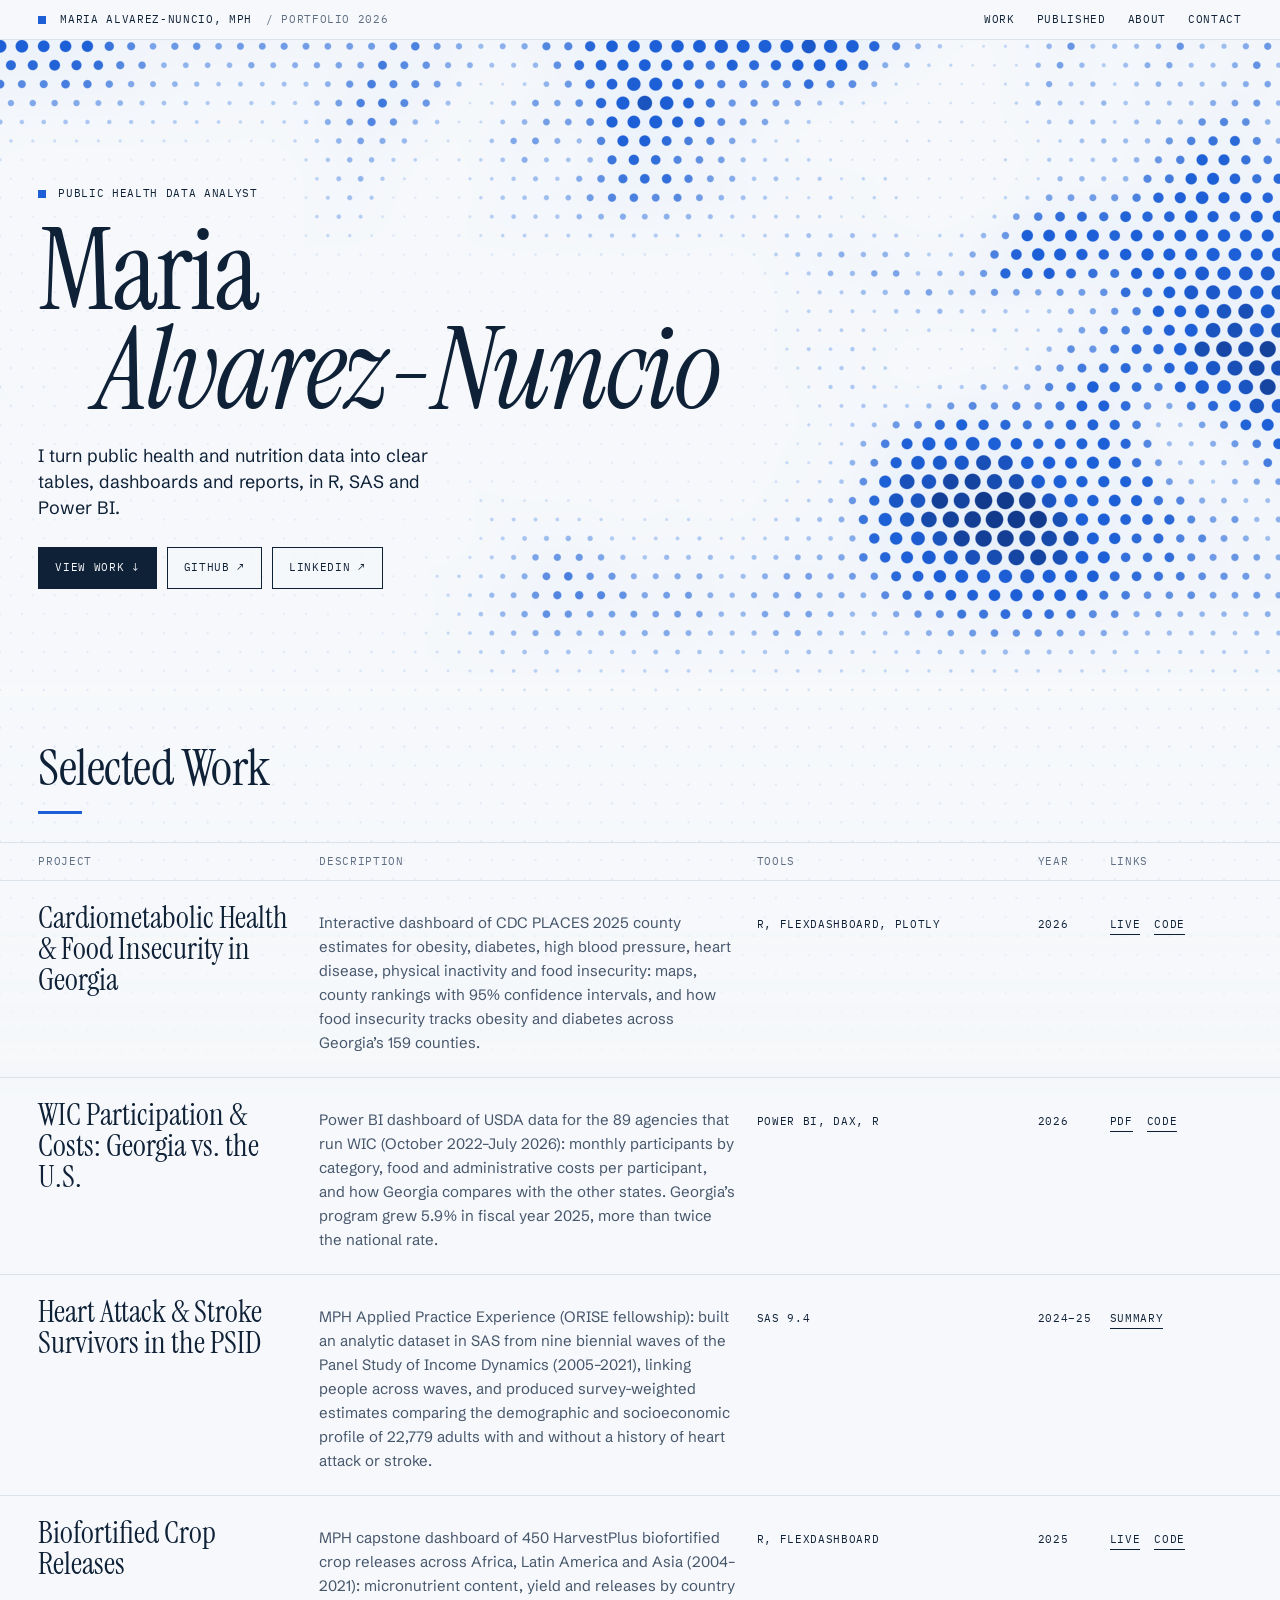
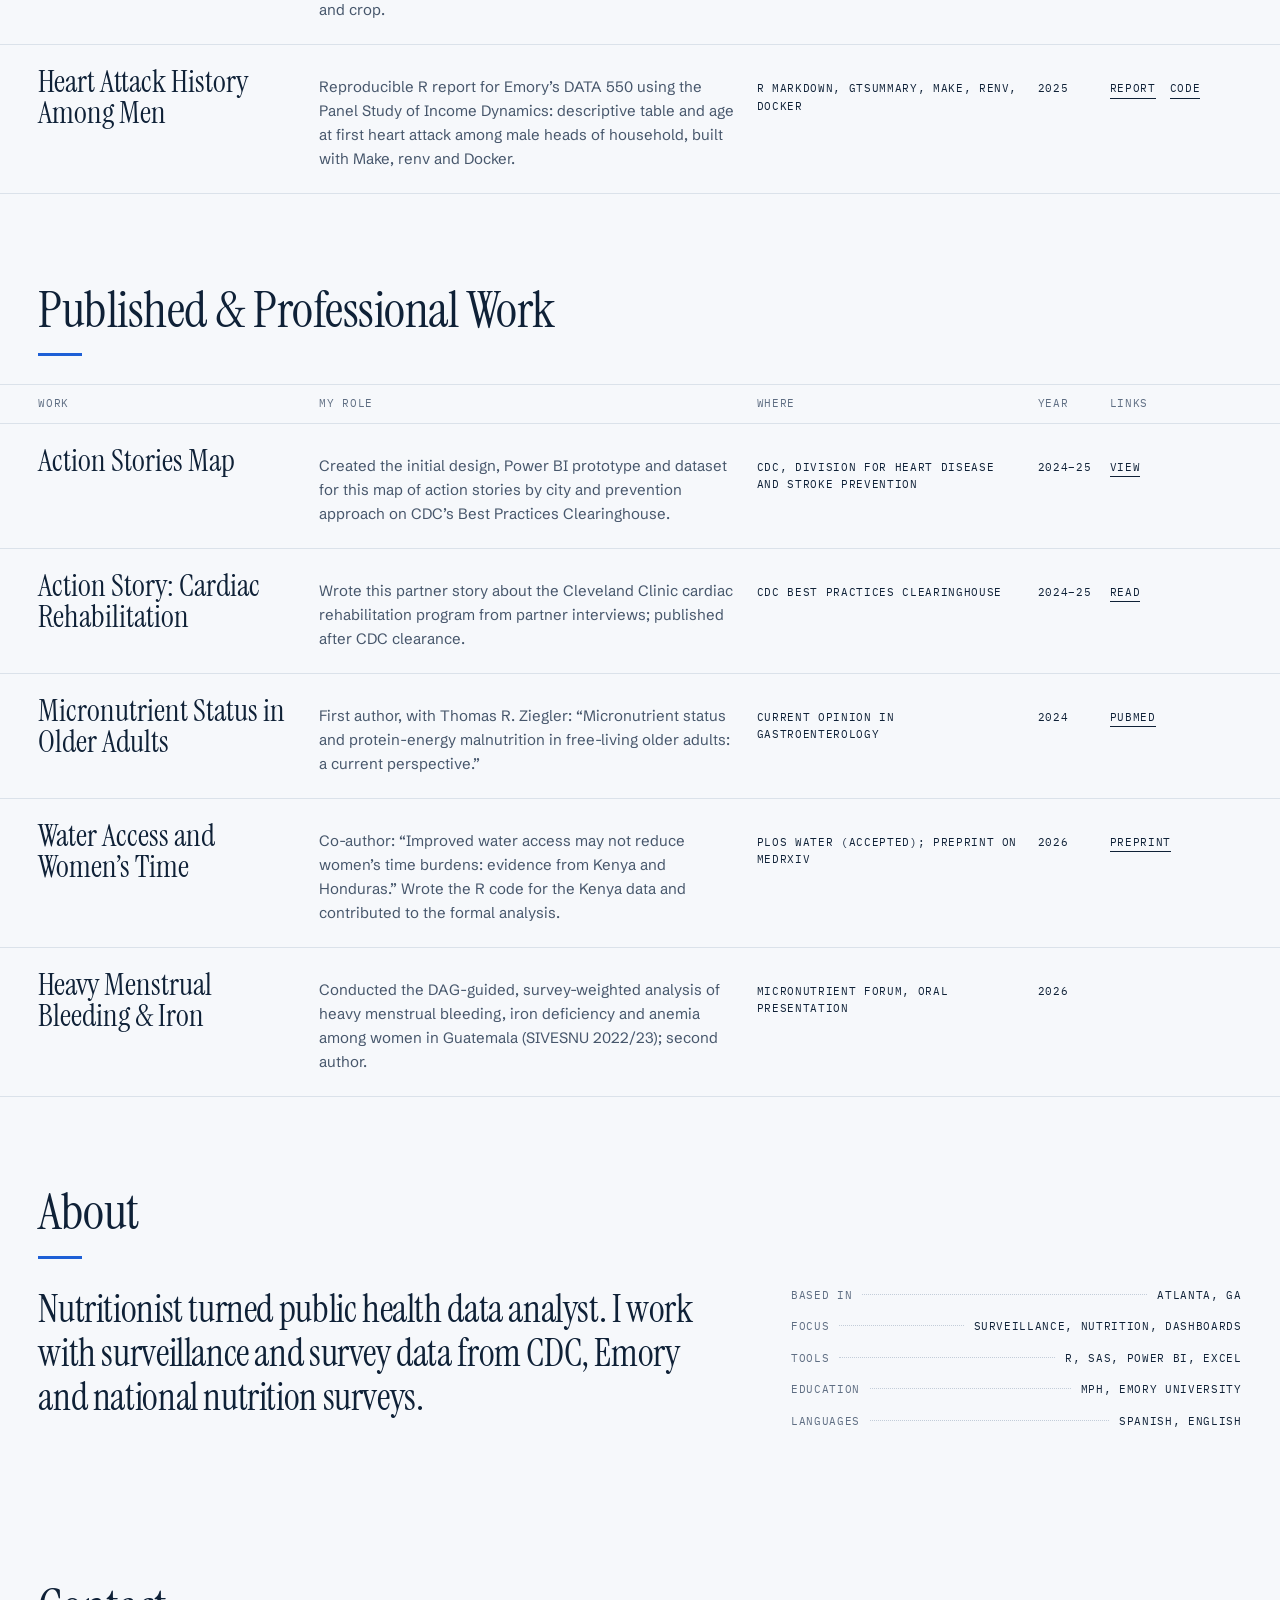
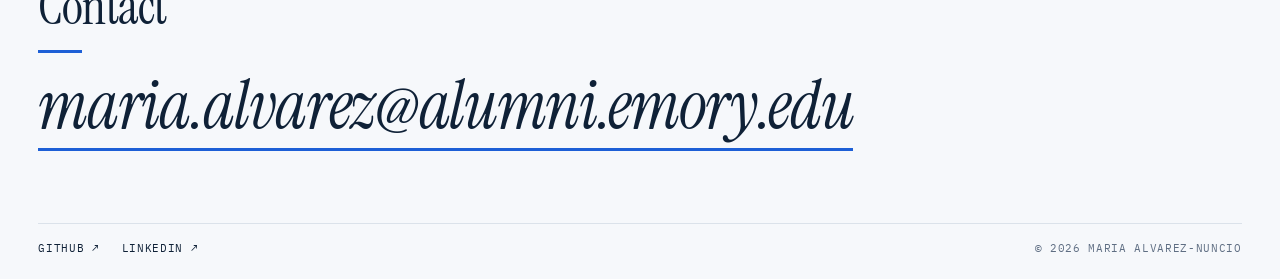
==== commit 6a95515b: "Update PSID project description" ====
--- a/index.html
+++ b/index.html
@@ -143,7 +143,7 @@
   </div>
   <div class="row">
     <span class="name">Heart Attack &amp; Stroke Survivors in the PSID</span>
-    <span class="d">MPH Applied Practice Experience at CDC&rsquo;s Division for Heart Disease and Stroke Prevention (ORISE): built an analytic dataset in SAS from nine biennial waves of the Panel Study of Income Dynamics (2005&ndash;2021), linking people across waves, and produced weighted prevalence estimates for 22,779 adults. Survivors were nearly twice as likely to be in the lowest income band (34% vs. 18%). Presented the findings to the branch.</span>
+    <span class="d">MPH Applied Practice Experience (ORISE fellowship): built an analytic dataset in SAS from nine biennial waves of the Panel Study of Income Dynamics (2005&ndash;2021), linking people across waves, and produced survey-weighted estimates comparing the demographic and socioeconomic profile of 22,779 adults with and without a history of heart attack or stroke.</span>
     <span class="st up">SAS 9.4</span><span class="yr up">2024&ndash;25</span>
     <span class="lk up"><a href="projects/psid-heart-stroke/">Summary</a></span>
   </div>
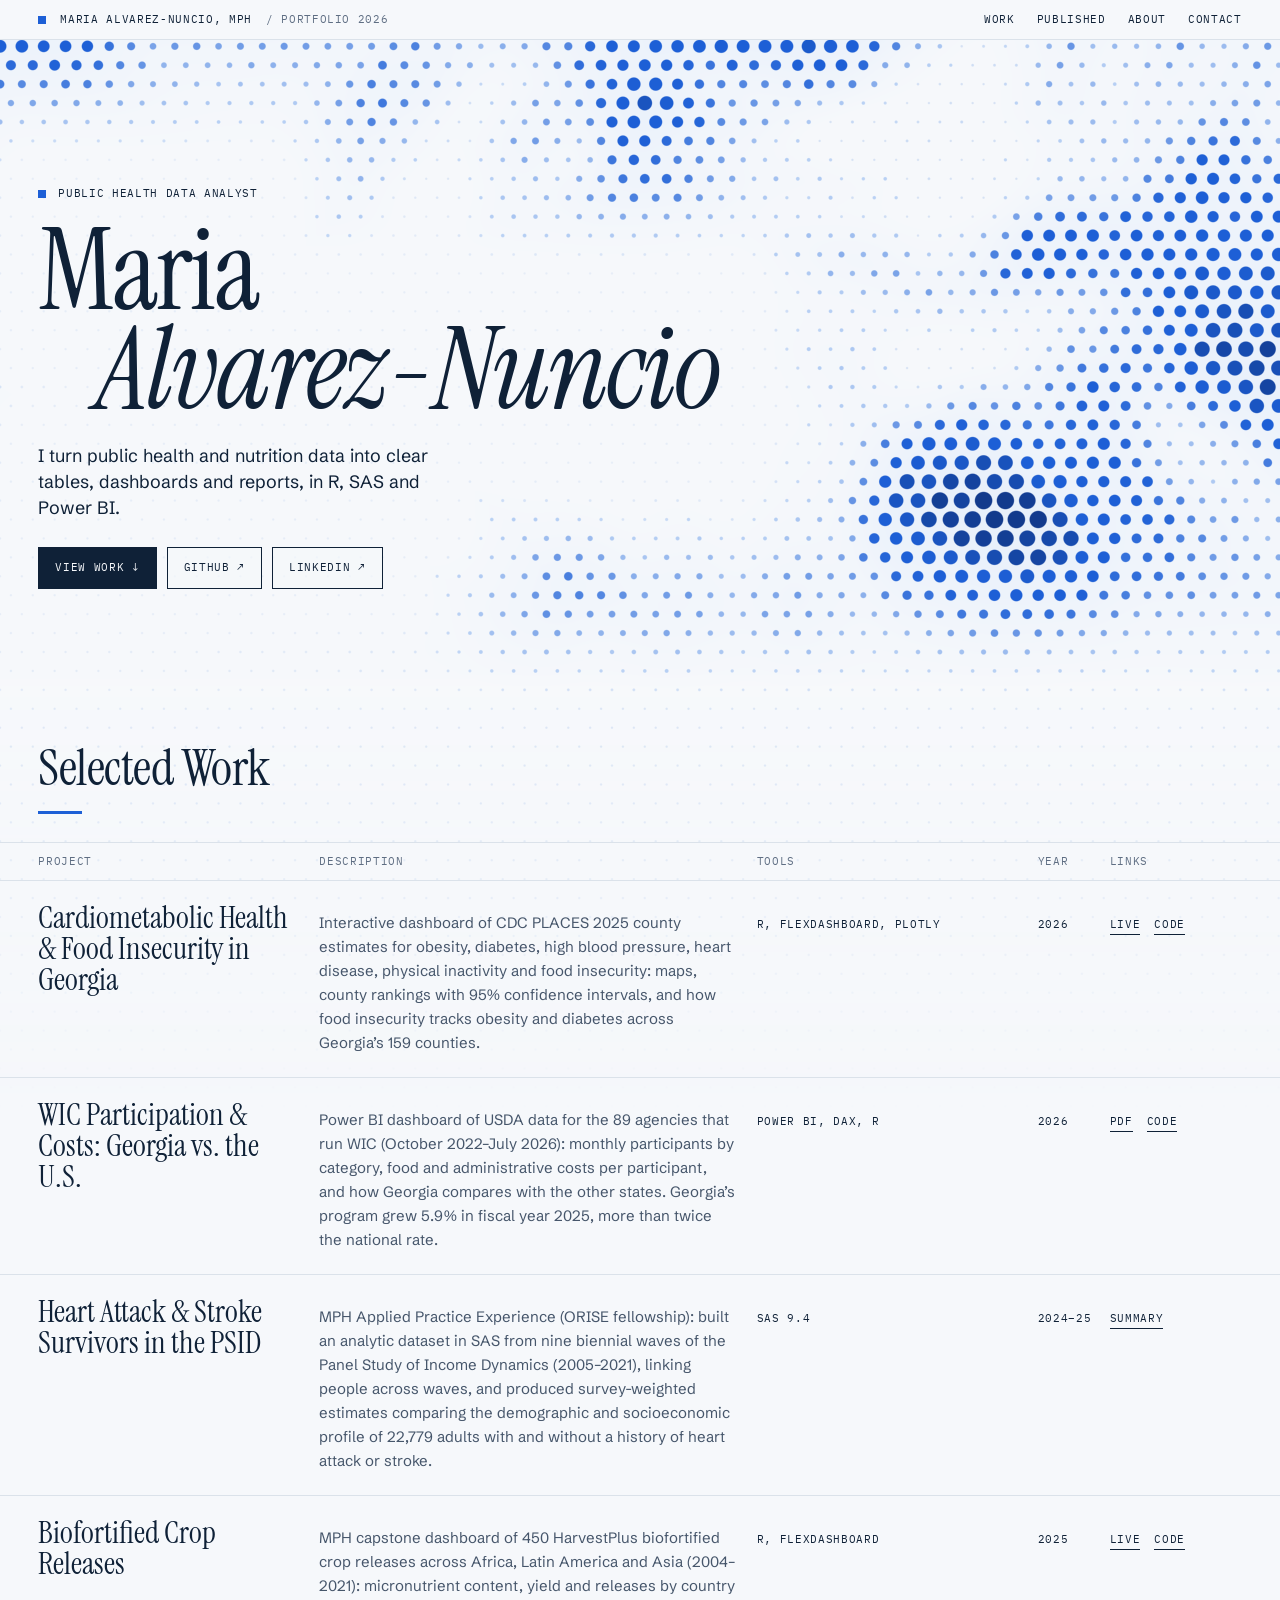
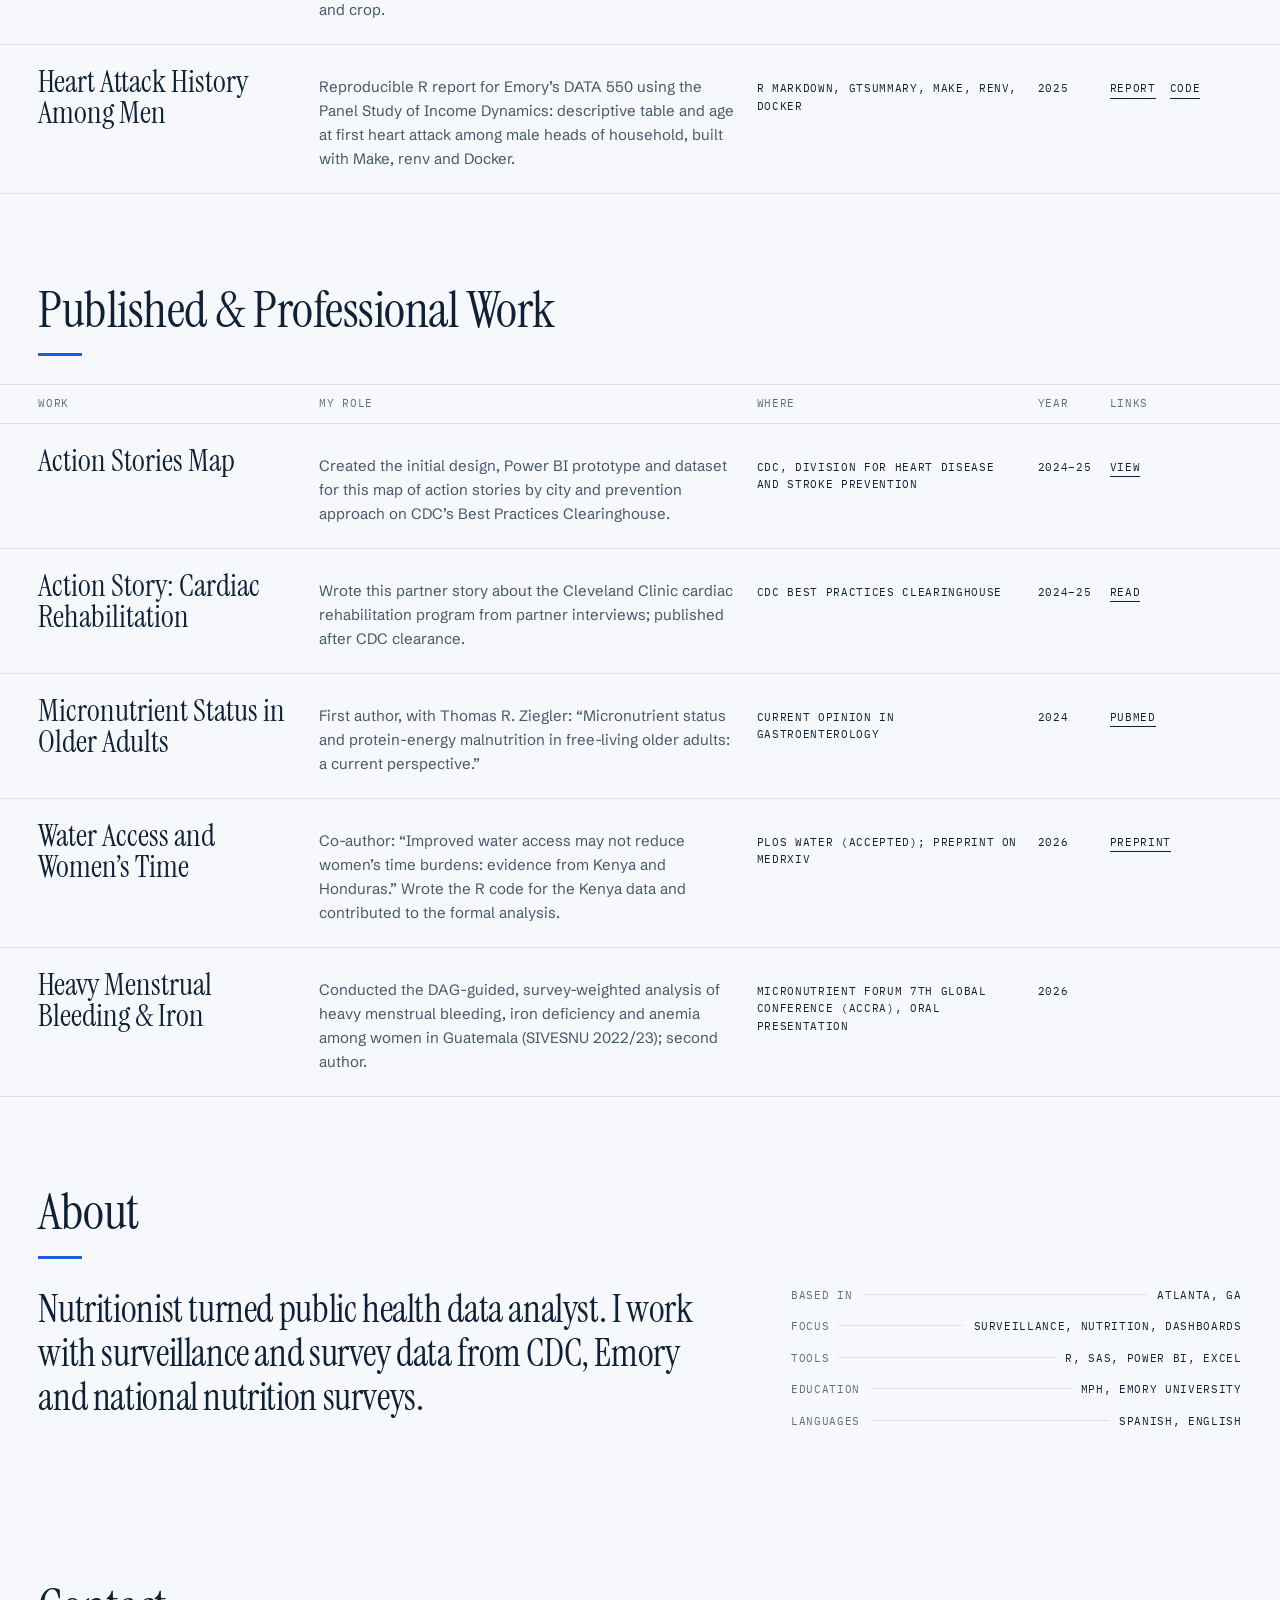
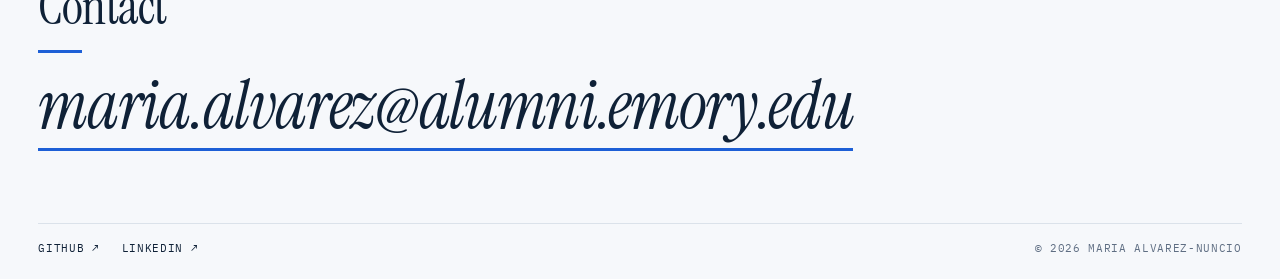
==== commit 839ca0cd: "Add full conference name to HMB presentation" ====
--- a/index.html
+++ b/index.html
@@ -191,7 +191,7 @@
   <div class="row">
     <span class="name">Heavy Menstrual Bleeding &amp; Iron</span>
     <span class="d">Conducted the DAG-guided, survey-weighted analysis of heavy menstrual bleeding, iron deficiency and anemia among women in Guatemala (SIVESNU 2022/23); second author.</span>
-    <span class="st up">Micronutrient Forum, oral presentation</span><span class="yr up">2026</span>
+    <span class="st up">Micronutrient Forum 7th Global Conference (Accra), oral presentation</span><span class="yr up">2026</span>
     <span class="lk up"></span>
   </div>
 </section>
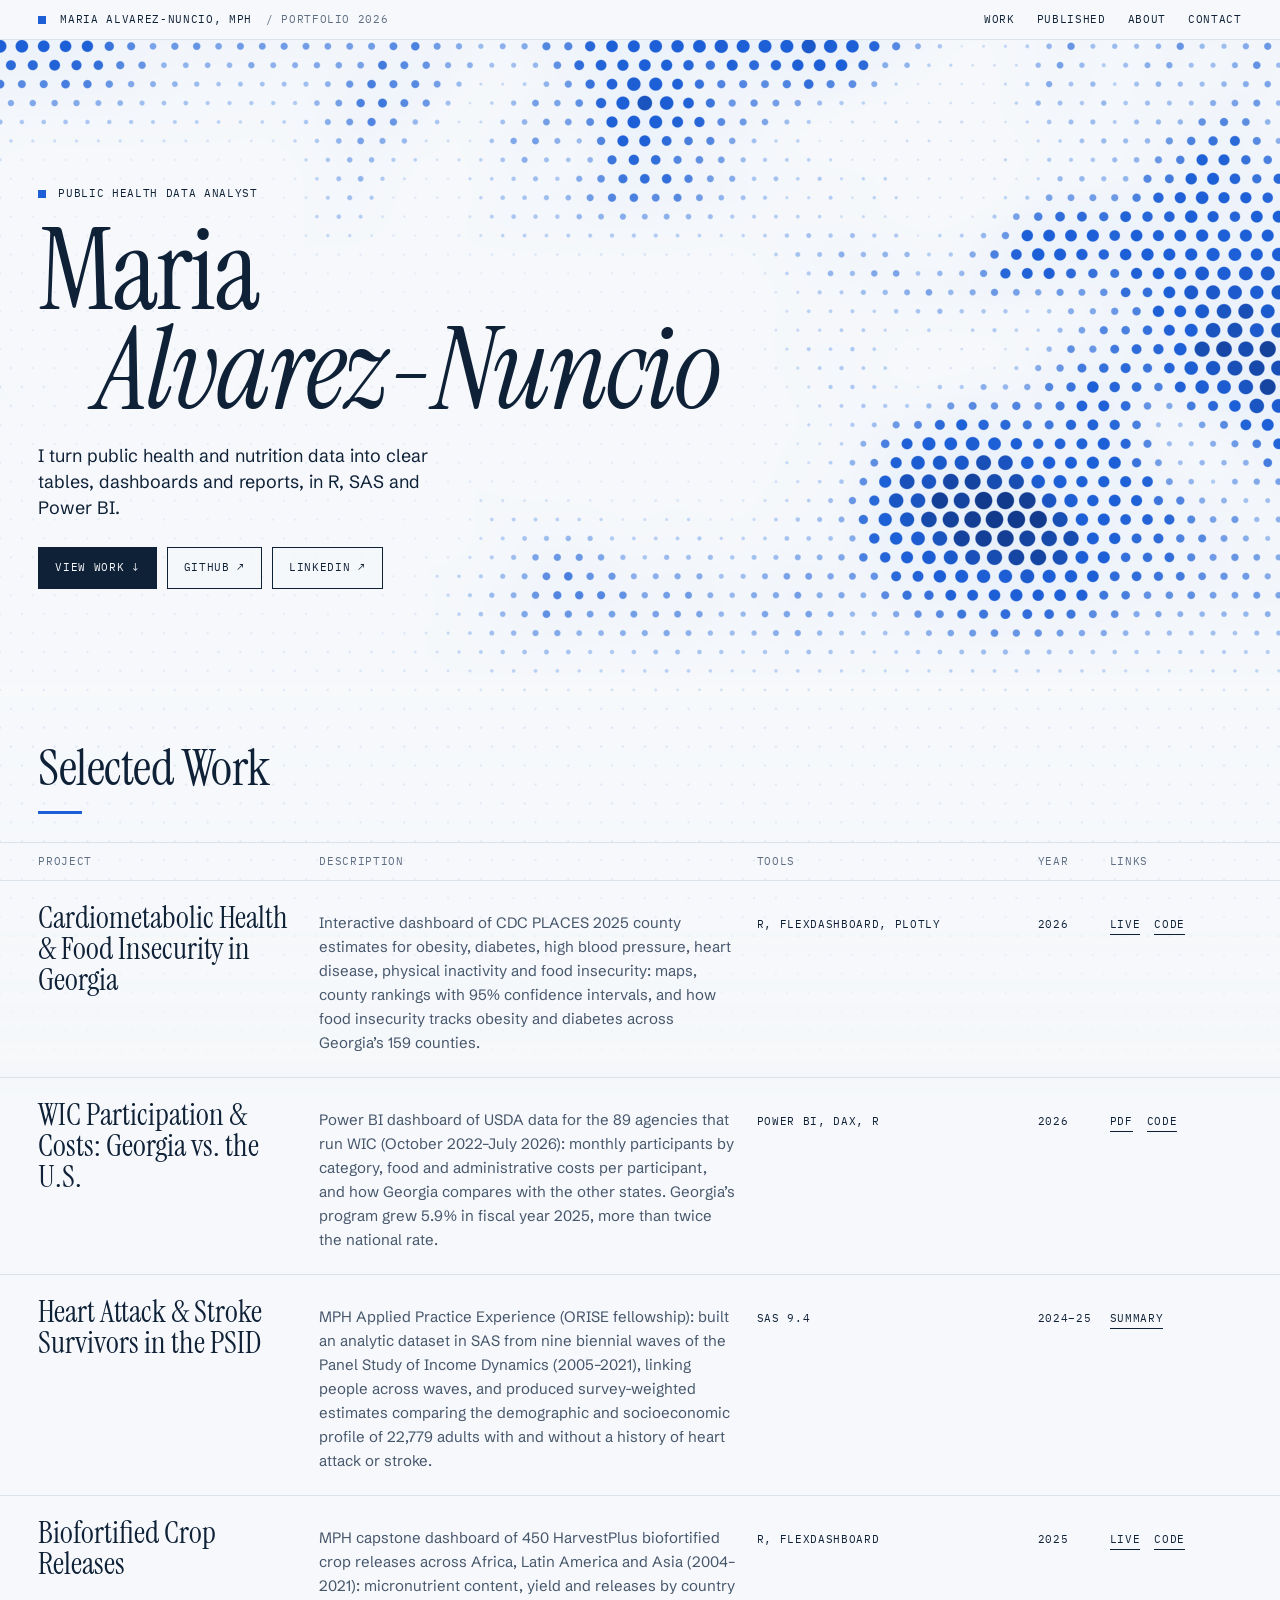
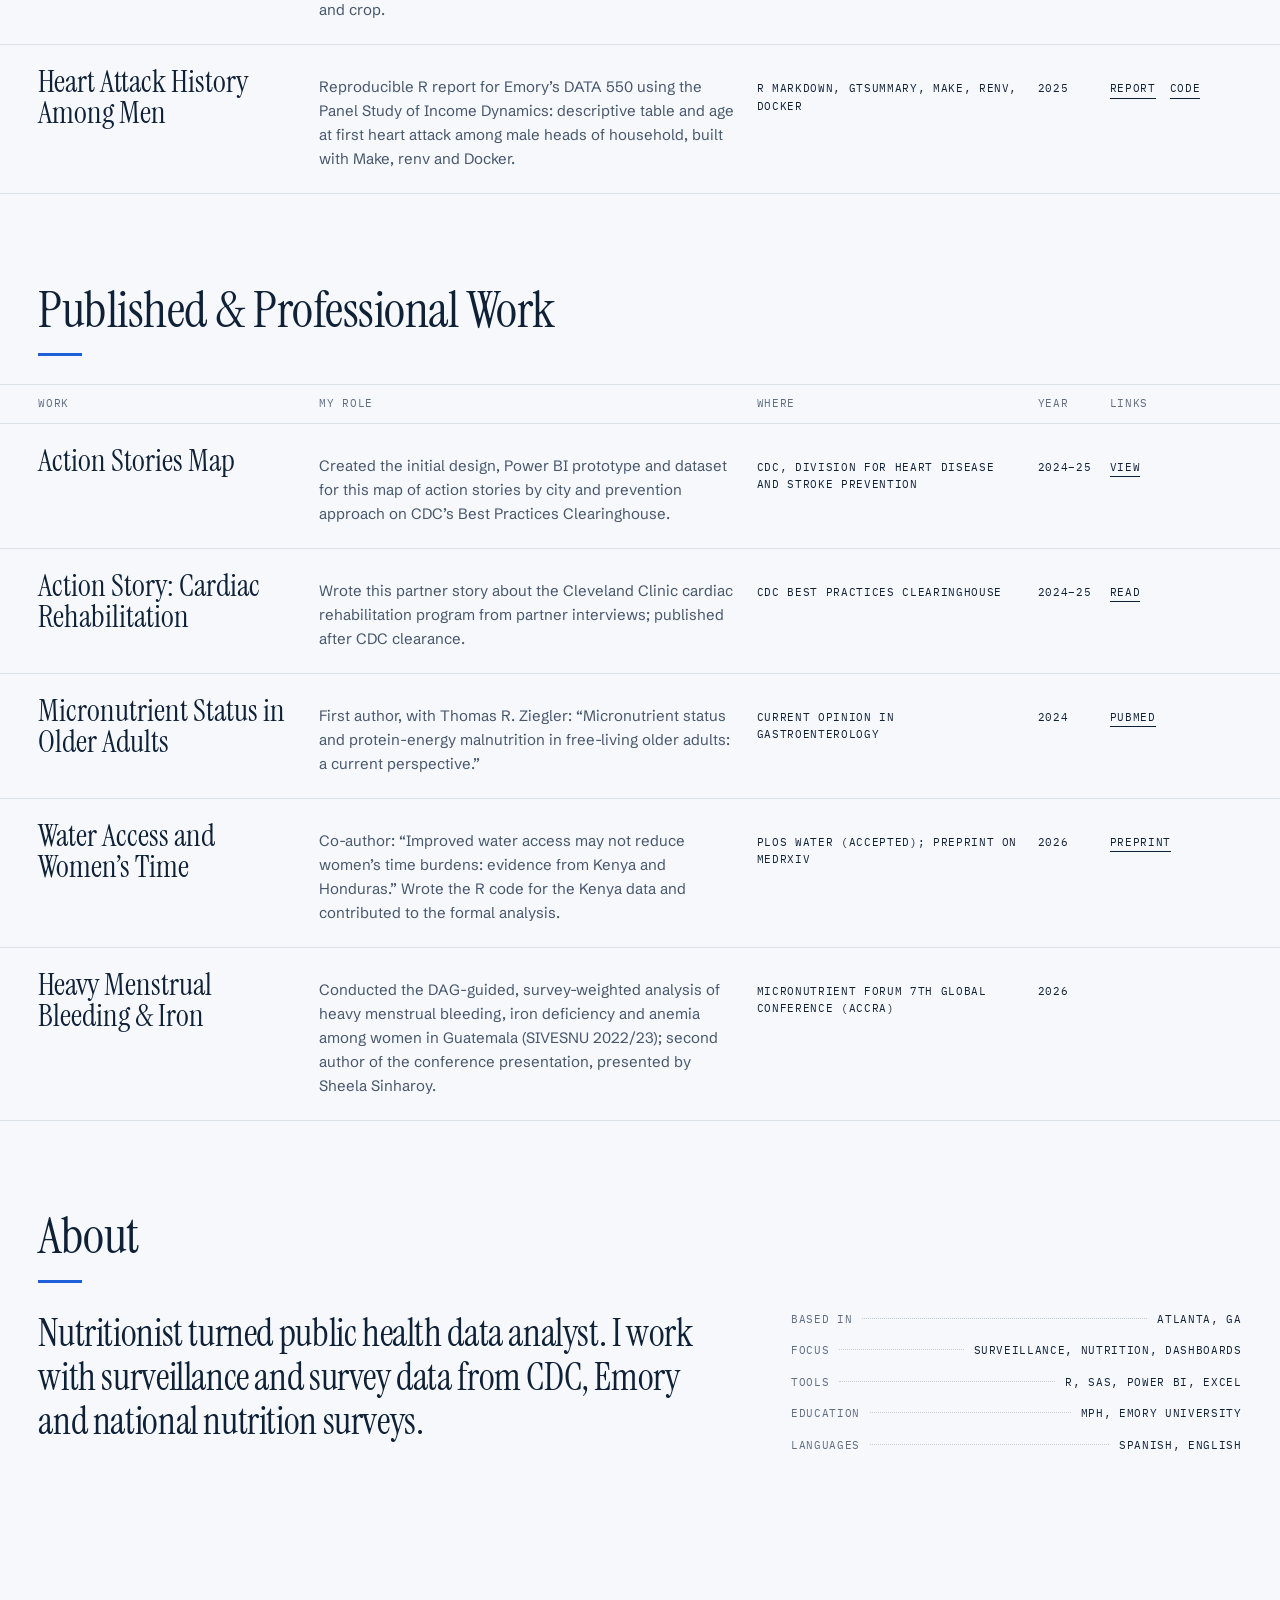
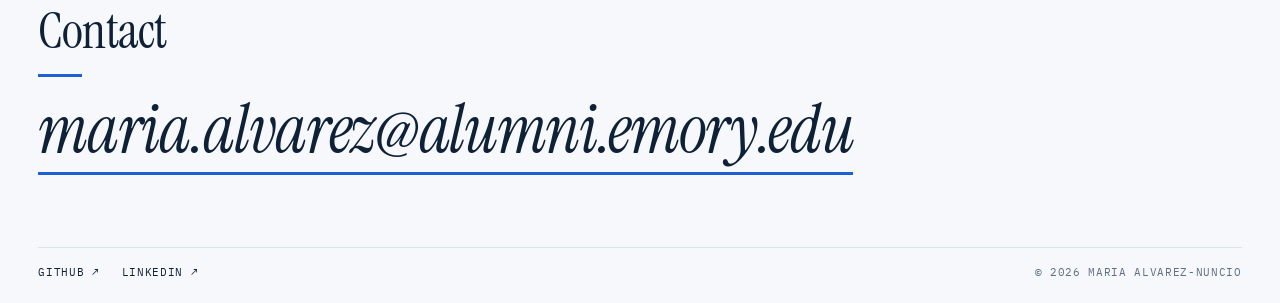
==== commit 8150e654: "Clarify HMB presentation was given" ====
--- a/index.html
+++ b/index.html
@@ -190,8 +190,8 @@
   </div>
   <div class="row">
     <span class="name">Heavy Menstrual Bleeding &amp; Iron</span>
-    <span class="d">Conducted the DAG-guided, survey-weighted analysis of heavy menstrual bleeding, iron deficiency and anemia among women in Guatemala (SIVESNU 2022/23); second author.</span>
-    <span class="st up">Micronutrient Forum 7th Global Conference (Accra), oral presentation</span><span class="yr up">2026</span>
+    <span class="d">Conducted the DAG-guided, survey-weighted analysis of heavy menstrual bleeding, iron deficiency and anemia among women in Guatemala (SIVESNU 2022/23); second author of the conference presentation, presented by Sheela Sinharoy.</span>
+    <span class="st up">Micronutrient Forum 7th Global Conference (Accra)</span><span class="yr up">2026</span>
     <span class="lk up"></span>
   </div>
 </section>
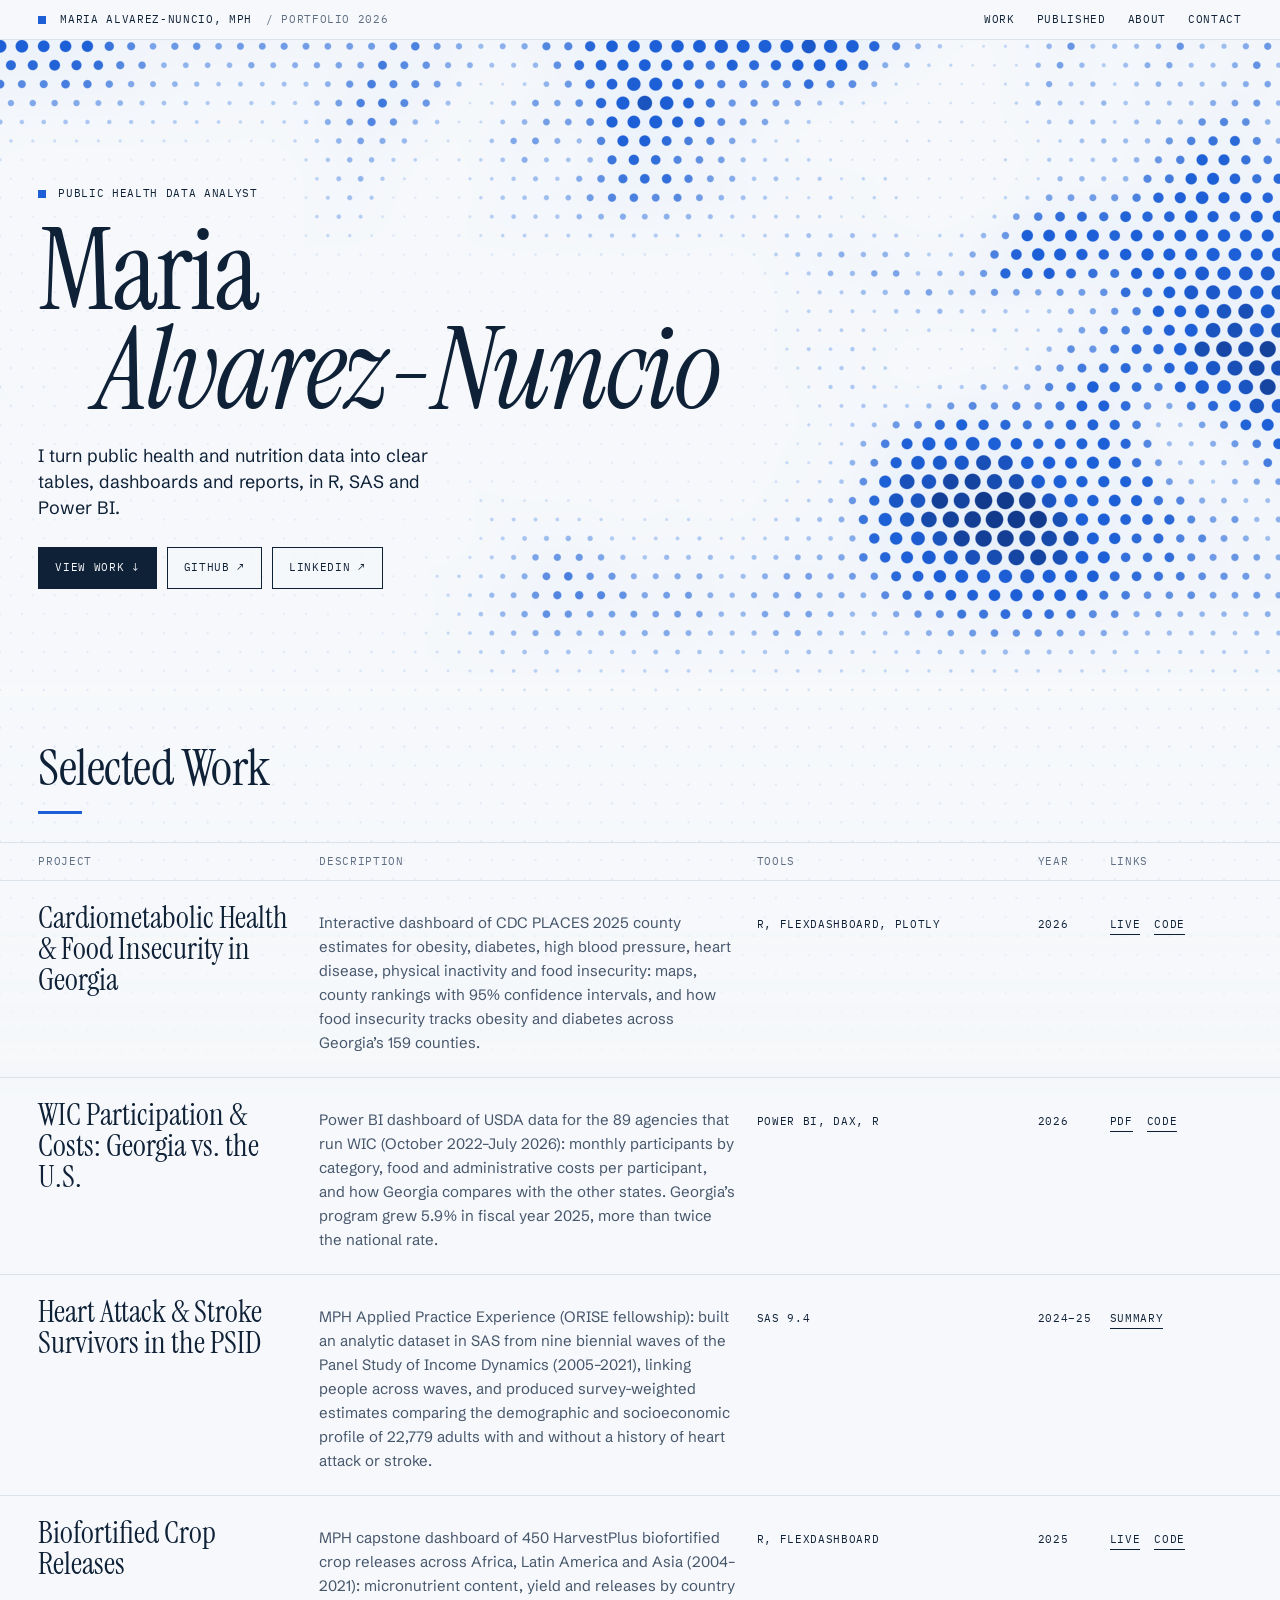
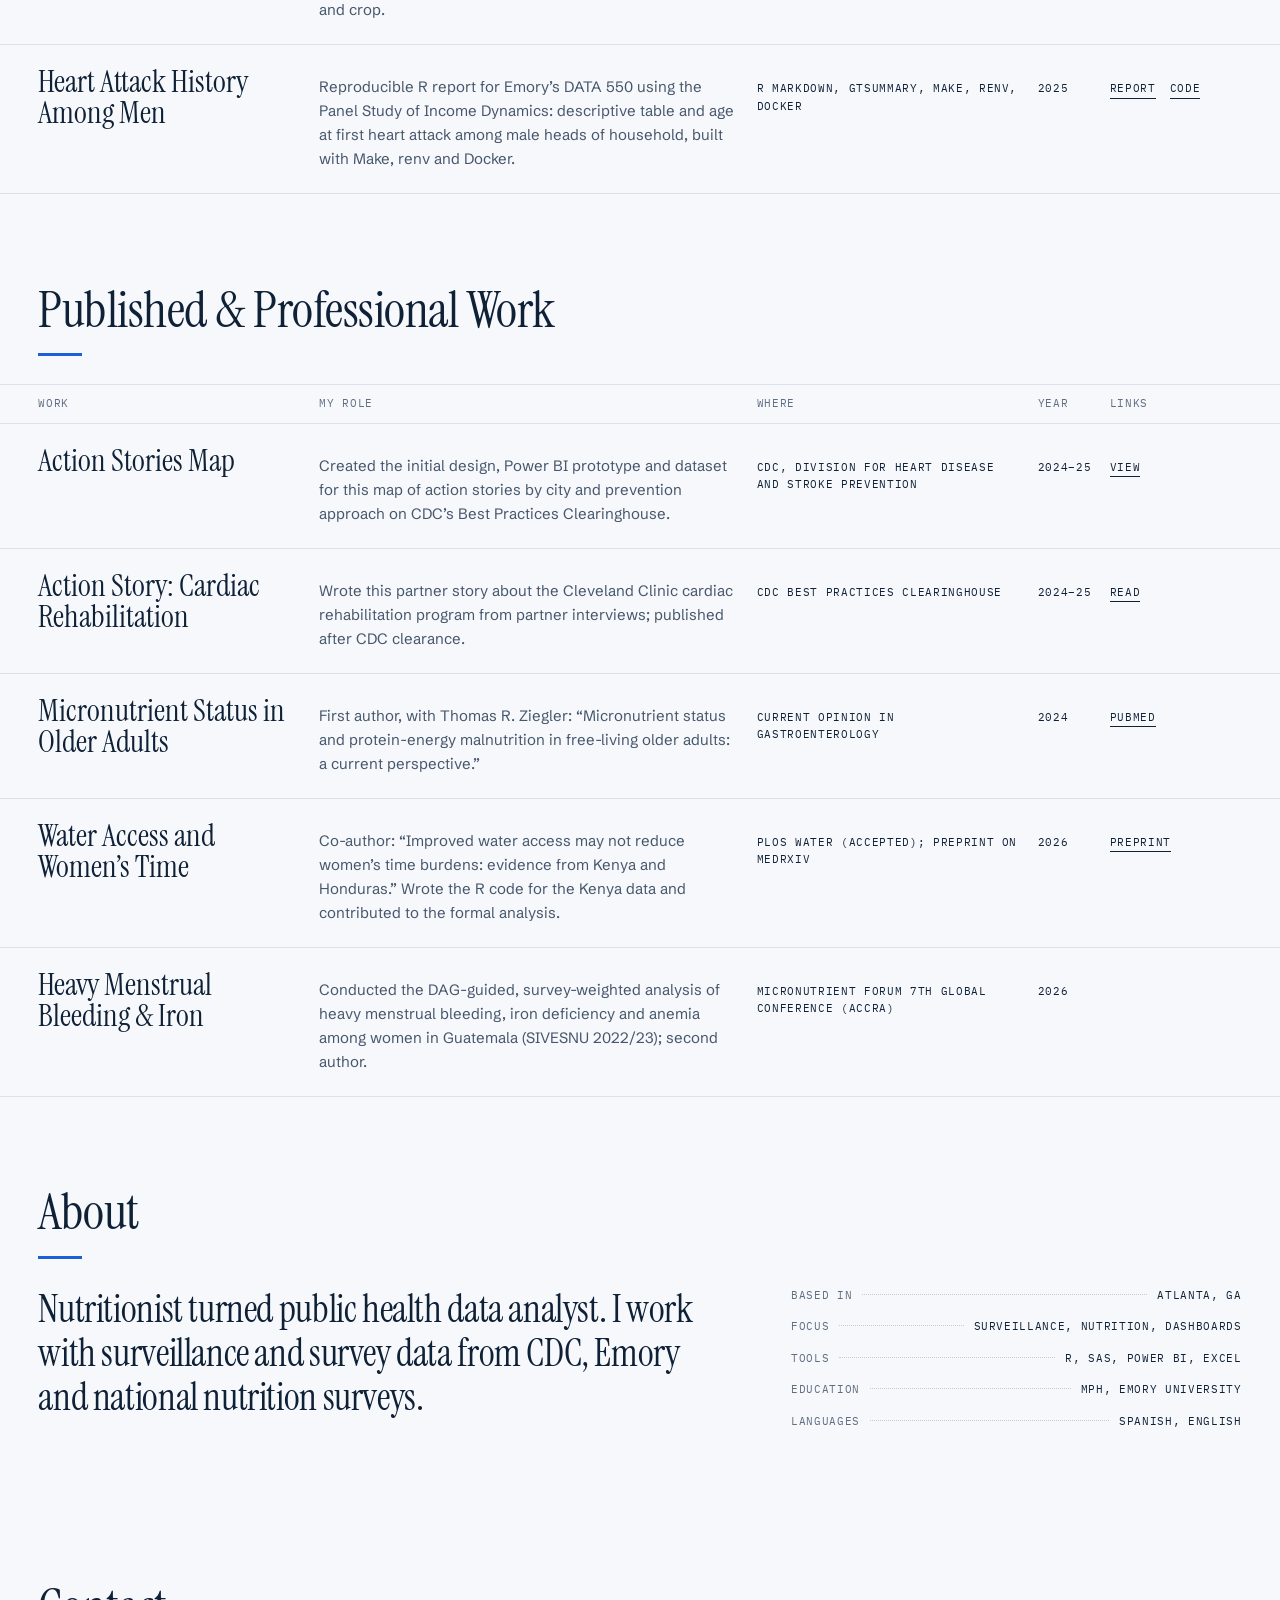
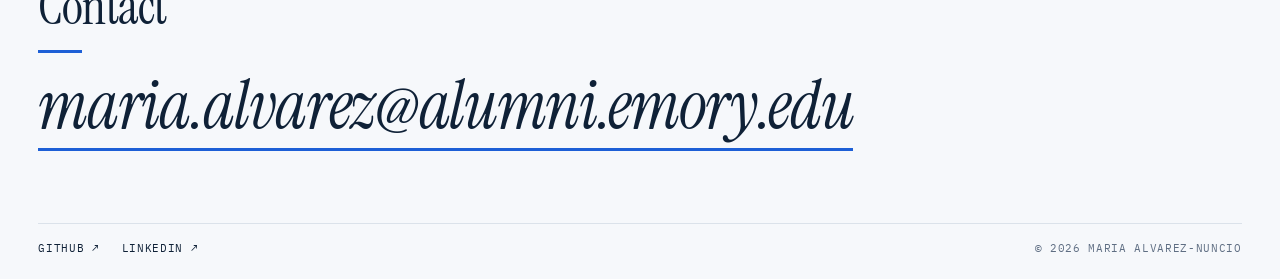
==== commit 11a78ac2: "HMB entry: keep second author only" ====
--- a/index.html
+++ b/index.html
@@ -190,7 +190,7 @@
   </div>
   <div class="row">
     <span class="name">Heavy Menstrual Bleeding &amp; Iron</span>
-    <span class="d">Conducted the DAG-guided, survey-weighted analysis of heavy menstrual bleeding, iron deficiency and anemia among women in Guatemala (SIVESNU 2022/23); second author of the conference presentation, presented by Sheela Sinharoy.</span>
+    <span class="d">Conducted the DAG-guided, survey-weighted analysis of heavy menstrual bleeding, iron deficiency and anemia among women in Guatemala (SIVESNU 2022/23); second author.</span>
     <span class="st up">Micronutrient Forum 7th Global Conference (Accra)</span><span class="yr up">2026</span>
     <span class="lk up"></span>
   </div>
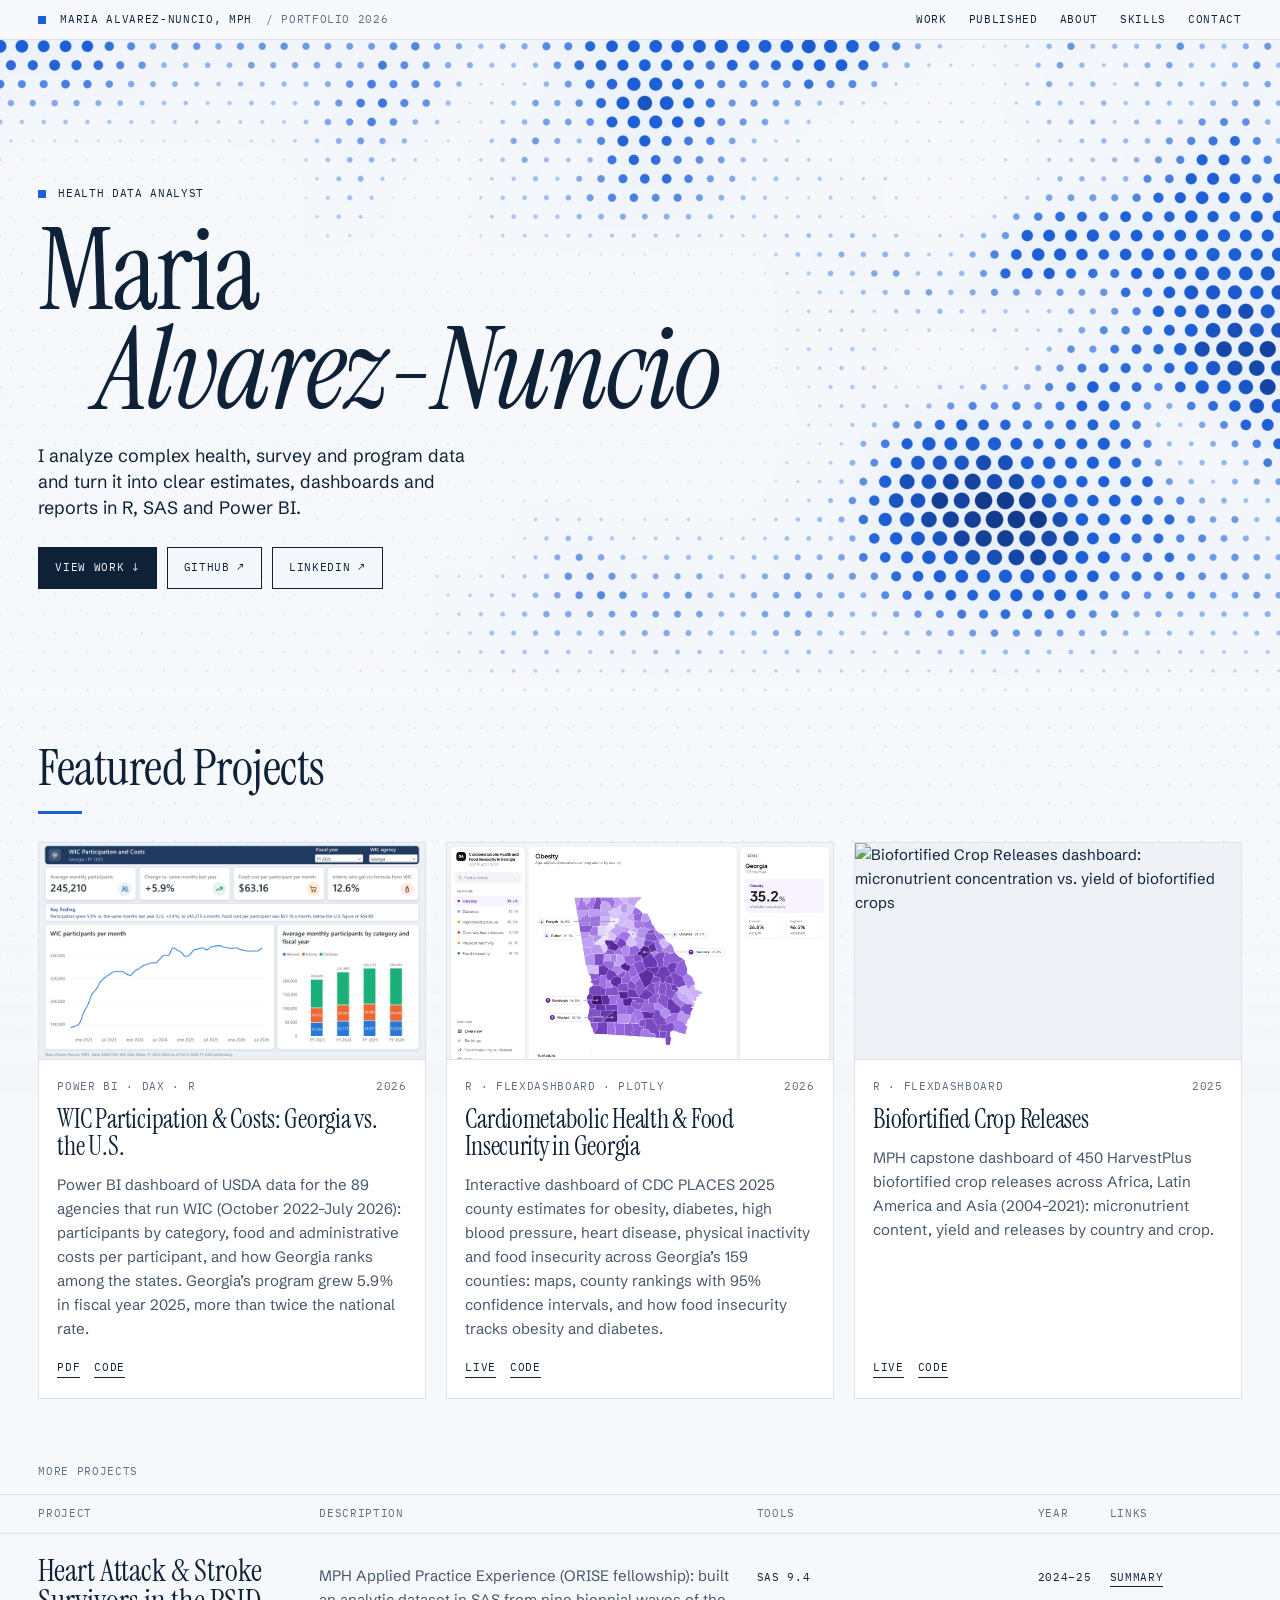
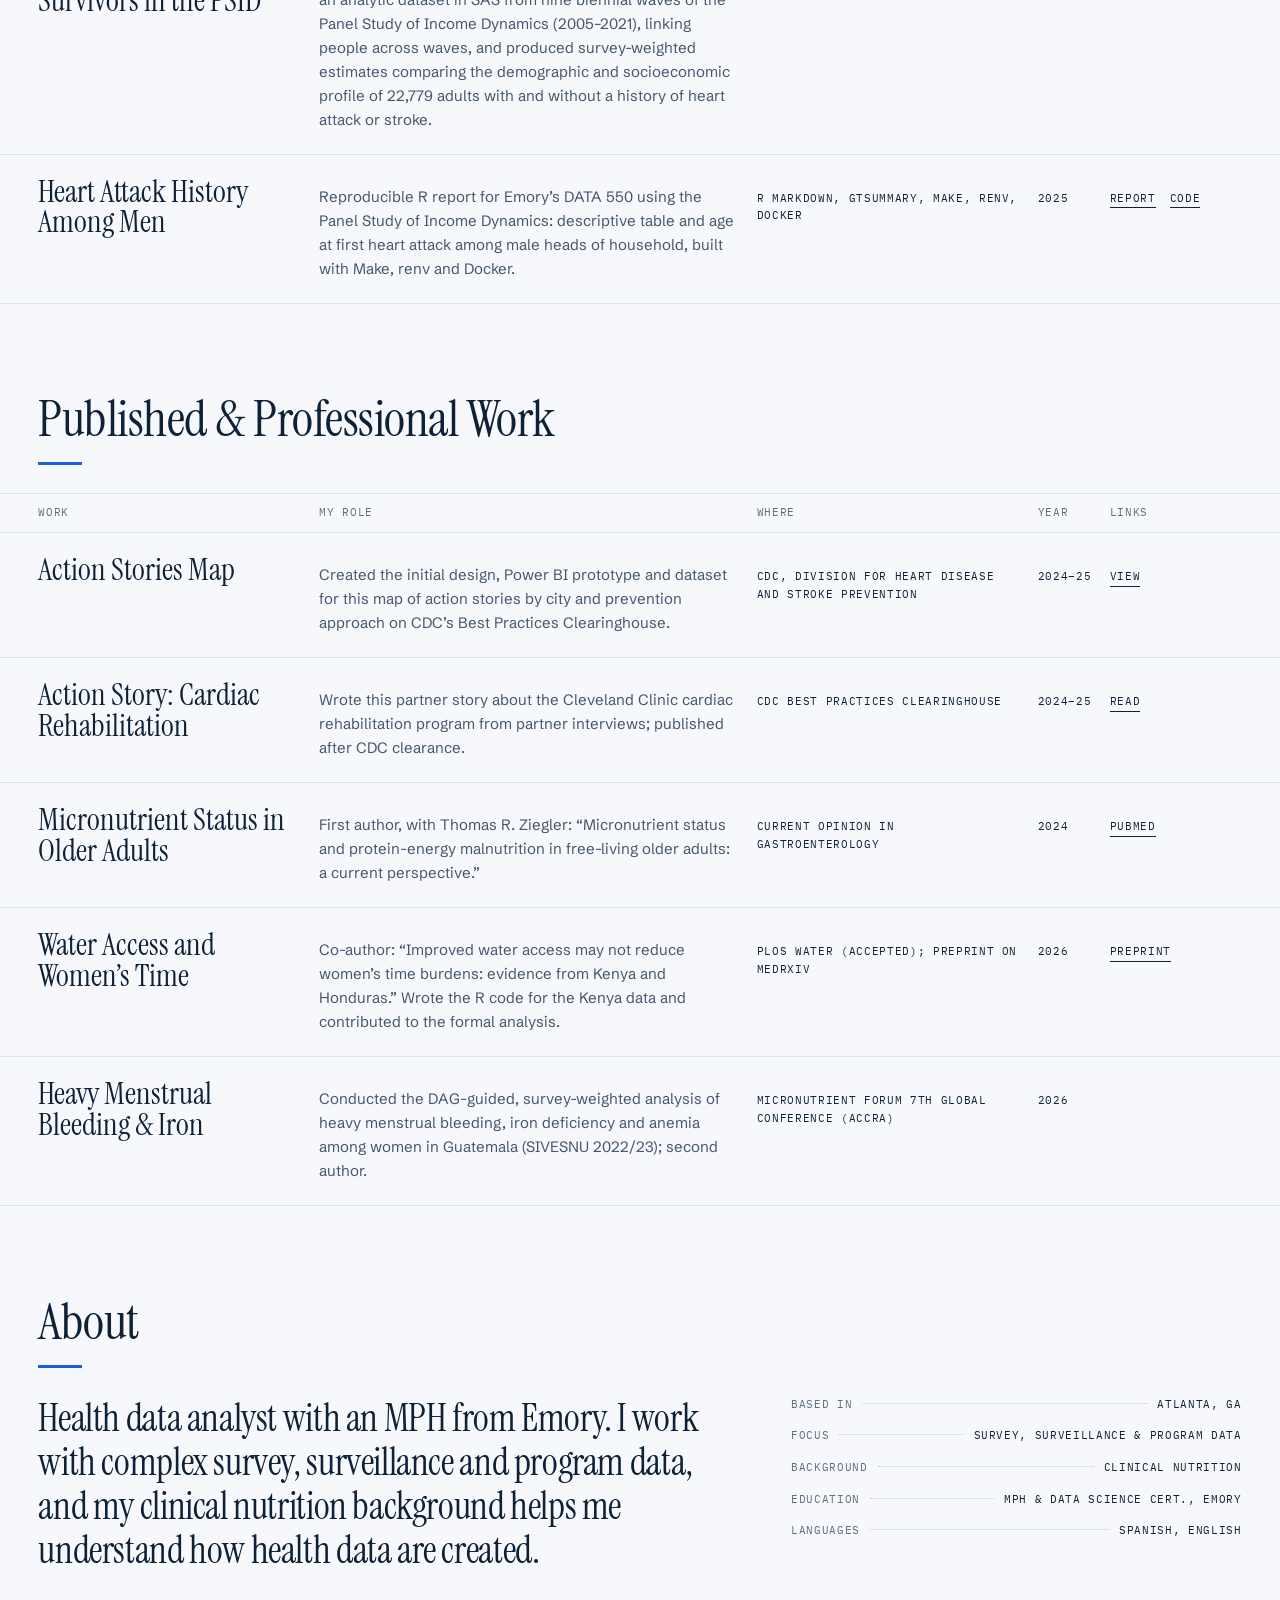
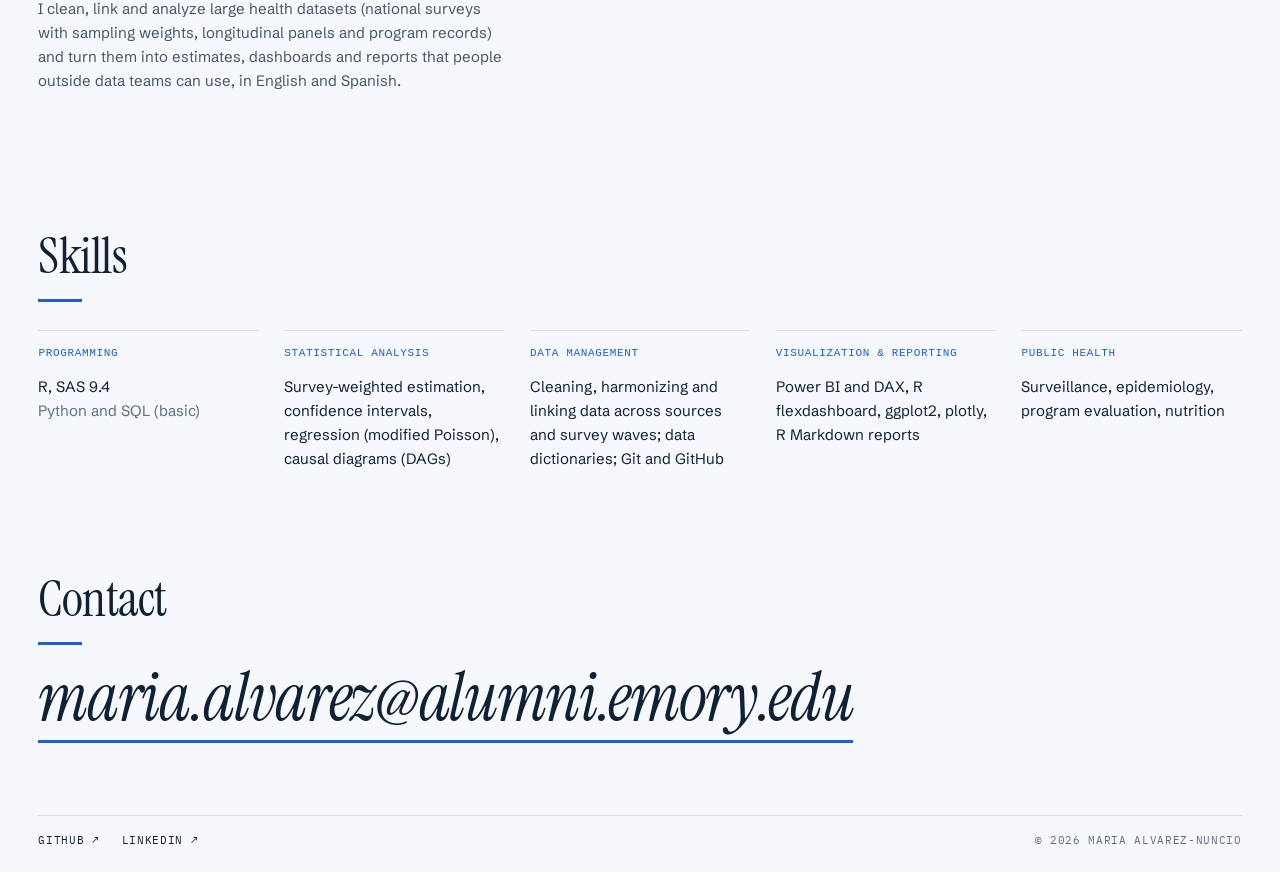
==== commit 98a9559a: "Redesign portfolio: health data analyst focus, featured project cards, skills section" ====
--- a/index.html
+++ b/index.html
@@ -3,8 +3,8 @@
 <head>
 <meta charset="utf-8">
 <meta name="viewport" content="width=device-width, initial-scale=1">
-<title>Maria Alvarez-Nuncio, MPH | Public Health Data Analyst</title>
-<meta name="description" content="Portfolio of Maria Alvarez-Nuncio, MPH: public health data analysis, surveillance and dashboards in R, SAS and Power BI.">
+<title>Maria Alvarez-Nuncio, MPH | Health Data Analyst</title>
+<meta name="description" content="Portfolio of Maria Alvarez-Nuncio, MPH: health data analyst working with survey, surveillance and program data in R, SAS and Power BI.">
 <link rel="preconnect" href="https://fonts.googleapis.com">
 <link rel="preconnect" href="https://fonts.gstatic.com" crossorigin>
 <link rel="stylesheet" href="https://fonts.googleapis.com/css2?family=IBM+Plex+Mono:wght@400;500&family=Instrument+Serif:ital@0;1&family=Schibsted+Grotesk:wght@400;500&display=swap">
@@ -62,7 +62,7 @@
 .sec-title{font-family:var(--serif);font-weight:400;font-size:clamp(36px,4vw,56px);line-height:1;letter-spacing:-.01em;padding:0 var(--gut);margin:clamp(56px,7vw,96px) 0 28px}
 .sec-title::after{content:"";display:block;width:44px;height:3px;background:var(--sig);margin-top:18px}
 .contact .sec-title{padding:0;margin:0 0 20px}
-#work,#about,#contact{scroll-margin-top:64px}
+#work,#published,#about,#skills,#contact{scroll-margin-top:64px}
 .row{display:grid;grid-template-columns:minmax(0,1fr) minmax(0,1.6fr) minmax(0,1fr) 52px 132px;gap:20px;align-items:baseline;padding:22px var(--gut);border-bottom:1px solid var(--rule);transition:background .15s,color .15s}
 .row.th{border-top:1px solid var(--rule);color:var(--dim);padding-top:10px;padding-bottom:10px}
 .row{position:relative}
@@ -80,9 +80,33 @@
 .row .yr{white-space:nowrap}
 .note{padding:14px var(--gut) 0;color:var(--dim);max-width:900px}
 
+/* featured project cards */
+.cards{display:grid;grid-template-columns:repeat(3,minmax(0,1fr));gap:clamp(14px,1.6vw,24px);padding:0 var(--gut)}
+.card{display:flex;flex-direction:column;border:1px solid var(--rule);background:#fff;transition:border-color .2s,box-shadow .2s}
+.card:hover{border-color:var(--sig);box-shadow:0 6px 24px rgba(15,33,55,.08)}
+.card .shot{display:block;aspect-ratio:16/9;overflow:hidden;border-bottom:1px solid var(--rule);background:#eef2f7}
+.card .shot img{display:block;width:100%;height:100%;object-fit:cover;object-position:top left;transition:transform .5s var(--ease)}
+.card:hover .shot img{transform:scale(1.02)}
+.card .body{display:flex;flex-direction:column;gap:12px;flex:1;padding:18px 18px 20px}
+.card .meta{display:flex;justify-content:space-between;gap:12px;color:var(--dim)}
+.card h3{font-family:var(--serif);font-weight:400;font-size:clamp(25px,2vw,30px);line-height:1.05;letter-spacing:-.01em}
+.card p{color:var(--fg-2)}
+.card .lk{display:flex;gap:14px;margin-top:auto;padding-top:6px}
+.card .lk a{border-bottom:1px solid currentColor}
+.card .lk a:hover{color:var(--sig)}
+.more{padding:clamp(40px,5vw,64px) var(--gut) 14px;color:var(--dim)}
+
+/* skills */
+.skills{display:grid;grid-template-columns:repeat(5,minmax(0,1fr));gap:clamp(18px,2vw,28px);padding:0 var(--gut)}
+.skill{border-top:1px solid var(--rule);padding-top:14px}
+.skill h3{font-weight:500;color:var(--sig);margin-bottom:12px}
+.skill p{color:var(--fg)}
+.skill p.dim{color:var(--dim)}
+
 .about{display:grid;grid-template-columns:minmax(0,1.5fr) minmax(0,1fr);gap:clamp(28px,6vw,96px);padding:0 var(--gut) clamp(24px,4vw,48px)}
 .about .big{font-family:var(--serif);font-size:clamp(28px,3vw,44px);line-height:1.15;letter-spacing:-.01em}
 .about .big em{color:var(--sig)}
+.about .lede{max-width:52ch;margin-top:24px;color:var(--fg-2)}
 .kv{display:flex;flex-direction:column;gap:14px}
 .kv > div{display:flex;align-items:baseline;gap:10px}
 .kv .k{color:var(--dim)}
@@ -102,7 +126,14 @@
   .row{grid-template-columns:minmax(0,1fr);row-gap:8px}
   .row.th{display:none}
   .about{grid-template-columns:1fr}
-}
+  .cards{grid-template-columns:minmax(0,1fr)}
+  .skills{grid-template-columns:repeat(2,minmax(0,1fr))}
+}
+@media (min-width:861px) and (max-width:1100px){
+  .cards{grid-template-columns:repeat(2,minmax(0,1fr))}
+  .skills{grid-template-columns:repeat(3,minmax(0,1fr))}
+}
+@media (max-width:480px){.skills{grid-template-columns:minmax(0,1fr)}}
 @media (prefers-reduced-motion:reduce){*{animation:none!important;transition:none!important;scroll-behavior:auto!important}}
 </style>
 </head>
@@ -111,14 +142,14 @@
 <header class="bar up">
   <span class="led"></span><span>Maria Alvarez-Nuncio, MPH</span><span class="dim hide-m">/ Portfolio 2026</span>
   <span class="grow"></span>
-  <nav><a href="#work">Work</a><a href="#published" class="hide-m">Published</a><a href="#about" class="hide-m">About</a><a href="#contact">Contact</a></nav></header>
+  <nav><a href="#work">Work</a><a href="#published" class="hide-m">Published</a><a href="#about" class="hide-m">About</a><a href="#skills" class="hide-m">Skills</a><a href="#contact">Contact</a></nav></header>
 
 <section class="hero" id="hero">
   <canvas id="gl"></canvas>
   <div class="hero-copy">
-    <p class="role up"><span class="sq"></span>Public health data analyst</p>
+    <p class="role up"><span class="sq"></span>Health data analyst</p>
     <h1><span>Maria</span><em>Alvarez-Nuncio</em></h1>
-    <p class="sub">I turn public health and nutrition data into clear tables, dashboards and reports, in R, SAS and Power BI.</p>
+    <p class="sub">I analyze complex health, survey and program data and turn it into clear estimates, dashboards and reports in R, SAS and Power BI.</p>
     <div class="cta up">
       <a class="key inv" href="#work">View work &darr;</a>
       <a class="key" href="https://github.com/MariaAlvarez95">GitHub &nearr;</a>
@@ -127,20 +158,39 @@
   </div></section>
 
 <section class="sec" id="work">
-  <h2 class="sec-title">Selected Work</h2>
+  <h2 class="sec-title">Featured Projects</h2>
+  <div class="cards">
+    <article class="card">
+      <a class="shot" href="projects/wic-powerbi/screenshots/WIC_Dashboard_FY2025.pdf"><img src="projects/wic-powerbi/screenshots/overview.png" alt="WIC Participation and Costs Power BI dashboard: Georgia, fiscal year 2025" loading="lazy" width="1920" height="1080"></a>
+      <div class="body">
+        <div class="meta up"><span>Power BI &middot; DAX &middot; R</span><span>2026</span></div>
+        <h3>WIC Participation &amp; Costs: Georgia vs. the U.S.</h3>
+        <p>Power BI dashboard of USDA data for the 89 agencies that run WIC (October 2022&ndash;July 2026): participants by category, food and administrative costs per participant, and how Georgia ranks among the states. Georgia&rsquo;s program grew 5.9% in fiscal year 2025, more than twice the national rate.</p>
+        <div class="lk up"><a href="projects/wic-powerbi/screenshots/WIC_Dashboard_FY2025.pdf">PDF</a><a href="https://github.com/MariaAlvarez95/MariaAlvarez95.github.io/tree/main/projects/wic-powerbi">Code</a></div>
+      </div>
+    </article>
+    <article class="card">
+      <a class="shot" href="projects/places-georgia/"><img src="projects/places-georgia/preview.png" alt="Cardiometabolic Health and Food Insecurity in Georgia dashboard: county map of obesity" loading="lazy" width="1400" height="900"></a>
+      <div class="body">
+        <div class="meta up"><span>R &middot; flexdashboard &middot; plotly</span><span>2026</span></div>
+        <h3>Cardiometabolic Health &amp; Food Insecurity in Georgia</h3>
+        <p>Interactive dashboard of CDC PLACES 2025 county estimates for obesity, diabetes, high blood pressure, heart disease, physical inactivity and food insecurity across Georgia&rsquo;s 159 counties: maps, county rankings with 95% confidence intervals, and how food insecurity tracks obesity and diabetes.</p>
+        <div class="lk up"><a href="projects/places-georgia/">Live</a><a href="https://github.com/MariaAlvarez95/MariaAlvarez95.github.io/tree/main/projects/places-georgia">Code</a></div>
+      </div>
+    </article>
+    <article class="card">
+      <a class="shot" href="https://mariaalvarez95.github.io/Biofortification/maria_dashboard.html"><img src="assets/biofortification.png" alt="Biofortified Crop Releases dashboard: micronutrient concentration vs. yield of biofortified crops" loading="lazy" width="1400" height="788"></a>
+      <div class="body">
+        <div class="meta up"><span>R &middot; flexdashboard</span><span>2025</span></div>
+        <h3>Biofortified Crop Releases</h3>
+        <p>MPH capstone dashboard of 450 HarvestPlus biofortified crop releases across Africa, Latin America and Asia (2004&ndash;2021): micronutrient content, yield and releases by country and crop.</p>
+        <div class="lk up"><a href="https://mariaalvarez95.github.io/Biofortification/maria_dashboard.html">Live</a><a href="https://github.com/MariaAlvarez95/Biofortification">Code</a></div>
+      </div>
+    </article>
+  </div>
+
+  <p class="more up">More projects</p>
   <div class="row th up"><span>Project</span><span>Description</span><span>Tools</span><span>Year</span><span>Links</span></div>
-  <div class="row">
-    <span class="name">Cardiometabolic Health &amp; Food Insecurity in Georgia</span>
-    <span class="d">Interactive dashboard of CDC PLACES 2025 county estimates for obesity, diabetes, high blood pressure, heart disease, physical inactivity and food insecurity: maps, county rankings with 95% confidence intervals, and how food insecurity tracks obesity and diabetes across Georgia&rsquo;s 159 counties.</span>
-    <span class="st up">R, flexdashboard, plotly</span><span class="yr up">2026</span>
-    <span class="lk up"><a href="projects/places-georgia/">Live</a><a href="https://github.com/MariaAlvarez95/MariaAlvarez95.github.io/tree/main/projects/places-georgia">Code</a></span>
-  </div>
-  <div class="row">
-    <span class="name">WIC Participation &amp; Costs: Georgia vs. the U.S.</span>
-    <span class="d">Power BI dashboard of USDA data for the 89 agencies that run WIC (October 2022&ndash;July 2026): monthly participants by category, food and administrative costs per participant, and how Georgia compares with the other states. Georgia&rsquo;s program grew 5.9% in fiscal year 2025, more than twice the national rate.</span>
-    <span class="st up">Power BI, DAX, R</span><span class="yr up">2026</span>
-    <span class="lk up"><a href="projects/wic-powerbi/screenshots/WIC_Dashboard_FY2025.pdf">PDF</a><a href="https://github.com/MariaAlvarez95/MariaAlvarez95.github.io/tree/main/projects/wic-powerbi">Code</a></span>
-  </div>
   <div class="row">
     <span class="name">Heart Attack &amp; Stroke Survivors in the PSID</span>
     <span class="d">MPH Applied Practice Experience (ORISE fellowship): built an analytic dataset in SAS from nine biennial waves of the Panel Study of Income Dynamics (2005&ndash;2021), linking people across waves, and produced survey-weighted estimates comparing the demographic and socioeconomic profile of 22,779 adults with and without a history of heart attack or stroke.</span>
@@ -148,12 +198,6 @@
     <span class="lk up"><a href="projects/psid-heart-stroke/">Summary</a></span>
   </div>
   <div class="row">
-    <span class="name">Biofortified Crop Releases</span>
-    <span class="d">MPH capstone dashboard of 450 HarvestPlus biofortified crop releases across Africa, Latin America and Asia (2004&ndash;2021): micronutrient content, yield and releases by country and crop.</span>
-    <span class="st up">R, flexdashboard</span><span class="yr up">2025</span>
-    <span class="lk up"><a href="https://mariaalvarez95.github.io/Biofortification/maria_dashboard.html">Live</a><a href="https://github.com/MariaAlvarez95/Biofortification">Code</a></span>
-  </div>
-  <div class="row">
     <span class="name">Heart Attack History Among Men</span>
     <span class="d">Reproducible R report for Emory&rsquo;s DATA 550 using the Panel Study of Income Dynamics: descriptive table and age at first heart attack among male heads of household, built with Make, renv and Docker.</span>
     <span class="st up">R Markdown, gtsummary, Make, renv, Docker</span><span class="yr up">2025</span>
@@ -199,14 +243,28 @@
 <section class="sec" id="about">
   <h2 class="sec-title">About</h2>
   <div class="about">
-    <p class="big">Nutritionist turned public health data analyst. I work with surveillance and survey data from CDC, Emory and national nutrition surveys.</p>
+    <div>
+      <p class="big">Health data analyst with an MPH from Emory. I work with complex survey, surveillance and program data, and my clinical nutrition background helps me understand how health data are created.</p>
+      <p class="lede">I clean, link and analyze large health datasets (national surveys with sampling weights, longitudinal panels and program records) and turn them into estimates, dashboards and reports that people outside data teams can use, in English and Spanish.</p>
+    </div>
     <div class="kv up">
       <div><span class="k">Based in</span><span class="lead"></span><span>Atlanta, GA</span></div>
-      <div><span class="k">Focus</span><span class="lead"></span><span>Surveillance, nutrition, dashboards</span></div>
-      <div><span class="k">Tools</span><span class="lead"></span><span>R, SAS, Power BI, Excel</span></div>
-      <div><span class="k">Education</span><span class="lead"></span><span>MPH, Emory University</span></div>
+      <div><span class="k">Focus</span><span class="lead"></span><span>Survey, surveillance &amp; program data</span></div>
+      <div><span class="k">Background</span><span class="lead"></span><span>Clinical nutrition</span></div>
+      <div><span class="k">Education</span><span class="lead"></span><span>MPH &amp; Data Science Cert., Emory</span></div>
       <div><span class="k">Languages</span><span class="lead"></span><span>Spanish, English</span></div>
     </div>
+  </div>
+</section>
+
+<section class="sec" id="skills">
+  <h2 class="sec-title">Skills</h2>
+  <div class="skills">
+    <div class="skill"><h3 class="up">Programming</h3><p>R, SAS 9.4</p><p class="dim">Python and SQL (basic)</p></div>
+    <div class="skill"><h3 class="up">Statistical analysis</h3><p>Survey-weighted estimation, confidence intervals, regression (modified Poisson), causal diagrams (DAGs)</p></div>
+    <div class="skill"><h3 class="up">Data management</h3><p>Cleaning, harmonizing and linking data across sources and survey waves; data dictionaries; Git and GitHub</p></div>
+    <div class="skill"><h3 class="up">Visualization &amp; reporting</h3><p>Power BI and DAX, R flexdashboard, ggplot2, plotly, R Markdown reports</p></div>
+    <div class="skill"><h3 class="up">Public health</h3><p>Surveillance, epidemiology, program evaluation, nutrition</p></div>
   </div>
 </section>
 
